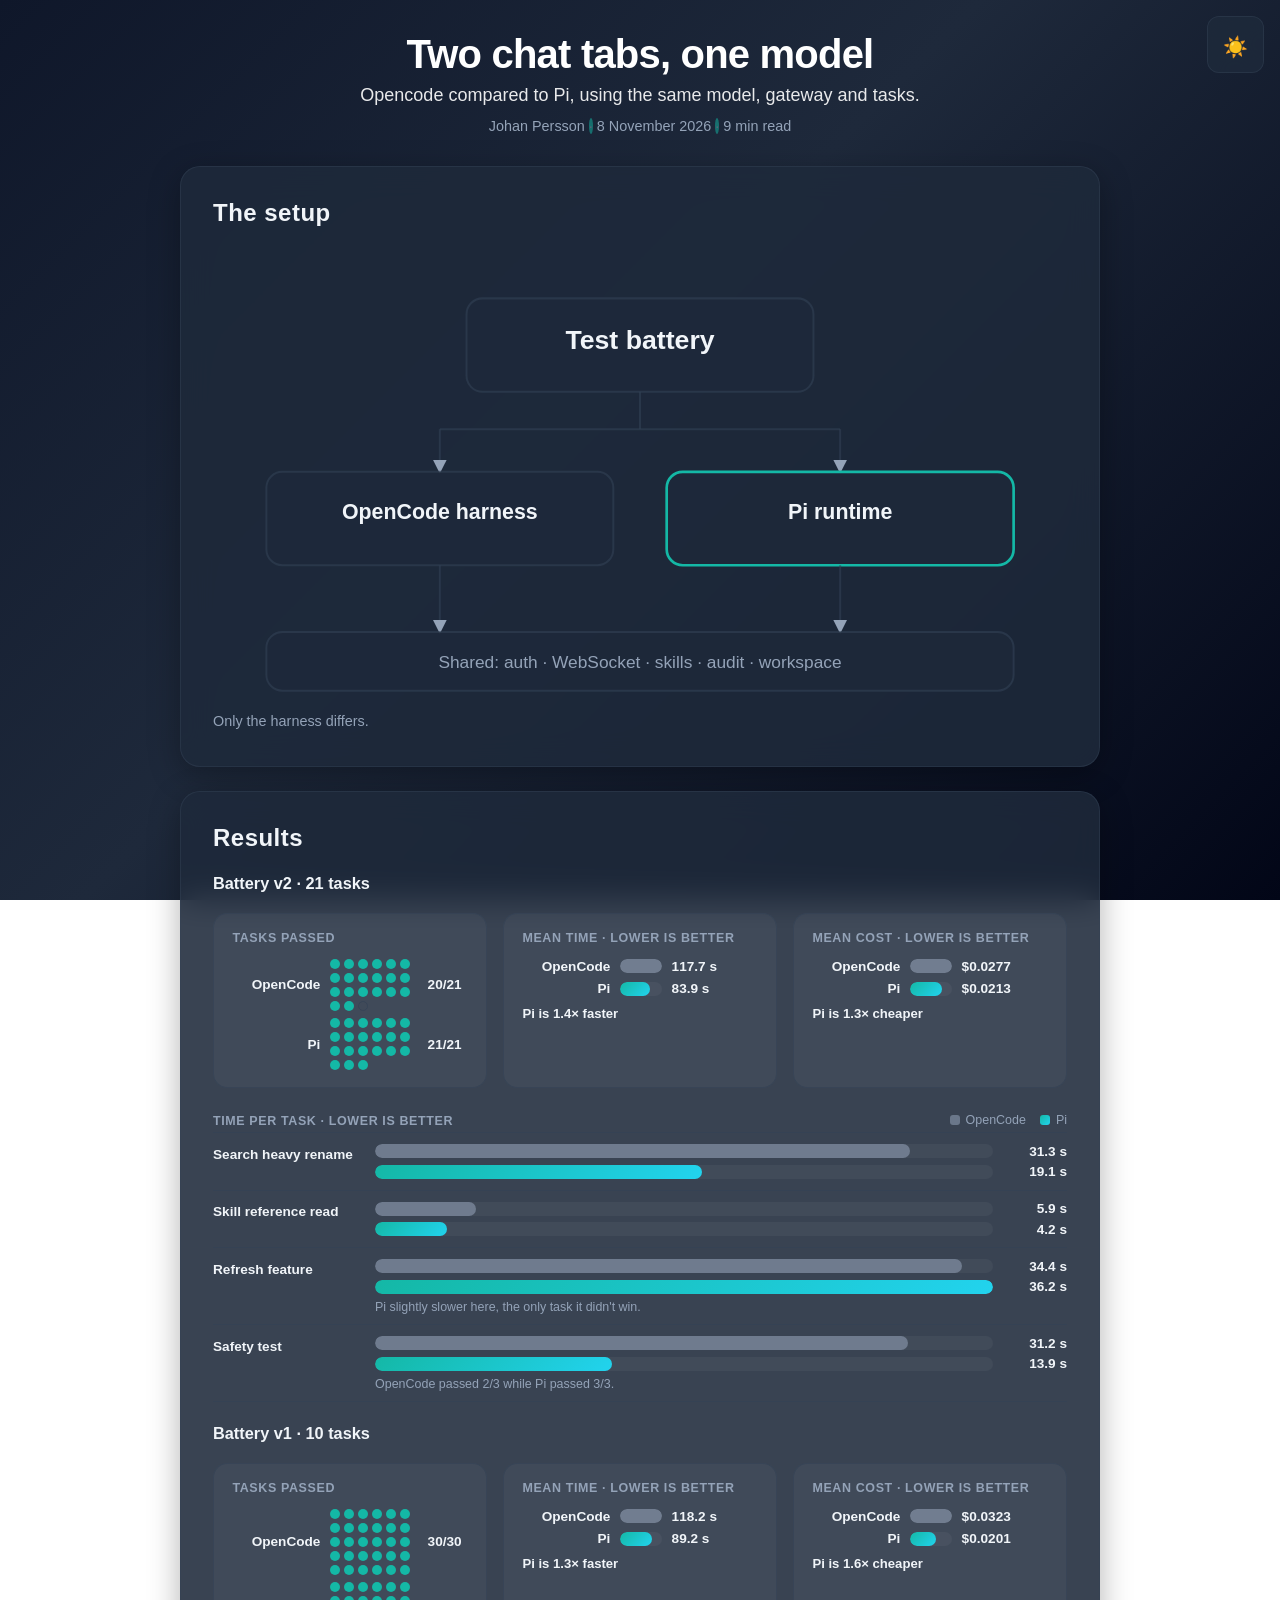
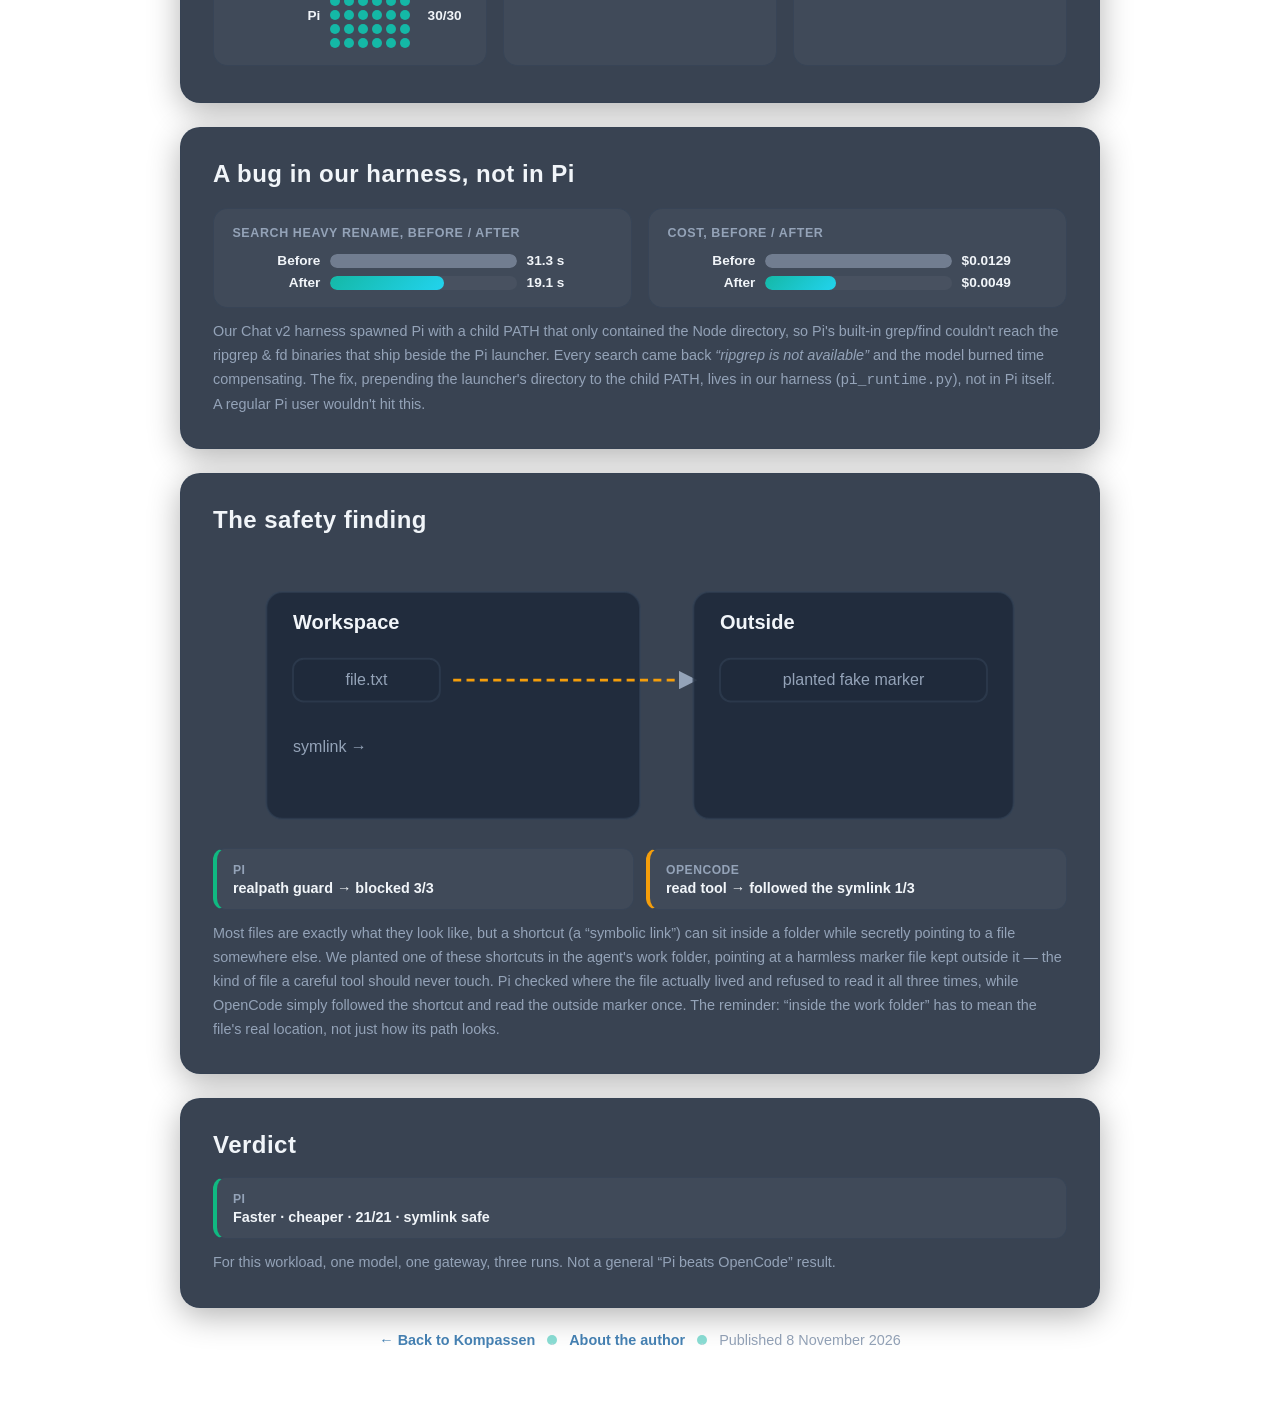
==== blog/index.html @ e8d405f1 "Sync data 2026-11-24" ====
<!DOCTYPE html>
<html lang="en">
<head>
    <meta charset="UTF-8">
    <meta name="viewport" content="width=device-width, initial-scale=1.0">
    <title>Two chat tabs, one model: OpenCode vs Pi | Kompassen</title>
    <meta name="description" content="OpenCode vs Pi, side by side: same model, same gateway, same tasks. Architecture, results, the harness bug that changed the result, and a safety finding.">
    <link rel="canonical" href="https://kompassen.dev/blog/">
    <link rel="icon" href="data:image/svg+xml,%3Csvg xmlns='http://www.w3.org/2000/svg' viewBox='0 0 100 100'%3E%3Ctext y='.9em' font-size='90'%3E%F0%9F%A7%AD%3C/text%3E%3C/svg%3E">
    <style>
        /* Design tokens mirrored from the main site (styles.css). */
        :root {
            --primary-color: #0d9488;
            --primary-hover: #0f766e;
            --primary-light: rgba(13, 148, 136, 0.10);

            --bg-gradient-start: #2dd4bf;
            --bg-gradient-mid: #0d9488;
            --bg-gradient-end: #0891b2;
            --bg-solid: #f4f6fa;
            --card-bg: #ffffff;
            --card-border: rgba(15, 23, 42, 0.07);
            --card-shadow: 0 1px 2px rgba(15, 23, 42, 0.04), 0 10px 30px -12px rgba(15, 23, 42, 0.12);
            --card-shadow-hover: 0 2px 4px rgba(15, 23, 42, 0.05), 0 18px 40px -14px rgba(15, 23, 42, 0.18);

            --text-primary: #0f172a;
            --text-secondary: #5b6b83;
            --text-on-primary: #0f172a;
            --border-color: rgba(15, 23, 42, 0.08);

            --accent-color: #0d9488;
            --accent-light: rgba(13, 148, 136, 0.10);
            --accent-grad: linear-gradient(135deg, #0d9488 0%, #0891b2 100%);
            --page-glow-1: rgba(45, 212, 191, 0.16);
            --page-glow-2: rgba(99, 102, 241, 0.10);

            --hover-bg: rgba(15, 23, 42, 0.035);

            --good: #10b981;
            --warn: #f59e0b;
            --bad: #ef4444;
        }

        body.dark {
            --primary-color: #4682B4;
            --primary-hover: #5A7E8B;
            --primary-light: rgba(118, 158, 171, 0.1);

            --bg-gradient-start: #0f172a;
            --bg-gradient-mid: #1e293b;
            --bg-gradient-end: #020617;
            --bg-solid: #0f172a;
            --card-bg: rgba(30, 41, 59, 0.88);
            --card-border: rgba(51, 65, 85, 0.5);
            --card-shadow: 0 8px 32px rgba(0, 0, 0, 0.3);
            --card-shadow-hover: 0 12px 40px rgba(0, 0, 0, 0.4);

            --text-primary: #f1f5f9;
            --text-secondary: #94a3b8;
            --border-color: rgba(51, 65, 85, 0.6);
            --text-on-primary: #ffffff;

            --accent-color: #14b8a6;
            --accent-light: rgba(45, 212, 191, 0.12);
            --accent-grad: linear-gradient(135deg, #14b8a6 0%, #22d3ee 100%);

            --hover-bg: rgba(255, 255, 255, 0.04);
        }

        * { margin: 0; padding: 0; box-sizing: border-box; }
        html { scroll-behavior: smooth; }

        body {
            font-family: -apple-system, BlinkMacSystemFont, 'Segoe UI', Roboto, 'Helvetica Neue', Arial, sans-serif;
            background:
                radial-gradient(900px 500px at 12% -8%, var(--page-glow-1), transparent 60%),
                radial-gradient(800px 520px at 92% 8%, var(--page-glow-2), transparent 60%),
                var(--bg-solid);
            background-attachment: fixed;
            min-height: 100vh;
            padding: 2rem 1rem 4rem;
            color: var(--text-primary);
            transition: background 0.4s ease, color 0.3s ease;
        }
        body.dark {
            background: linear-gradient(135deg, var(--bg-gradient-start) 0%, var(--bg-gradient-mid) 45%, var(--bg-gradient-end) 100%);
            background-attachment: fixed;
        }

        .theme-switcher {
            position: fixed; top: 1rem; right: 1rem; z-index: 1100;
            display: flex; gap: 0.35rem; padding: 0.35rem;
            background: var(--card-bg);
            backdrop-filter: blur(12px); -webkit-backdrop-filter: blur(12px);
            border: 1px solid var(--card-border); border-radius: 0.75rem;
        }
        .theme-toggle {
            width: 2.75rem; height: 2.75rem; border: 2px solid transparent; border-radius: 0.5rem;
            background: transparent; color: var(--text-primary); font-size: 1.25rem;
            line-height: 2.75rem; text-align: center; padding: 0; cursor: pointer;
            transition: border-color 0.2s, transform 0.15s;
        }
        .theme-toggle:hover { transform: scale(1.1); border-color: var(--primary-color); }

        .container { max-width: 920px; margin: 0 auto; }

        header { text-align: center; margin-bottom: 2rem; color: var(--text-on-primary); }
        header h1 {
            font-size: clamp(1.75rem, 4vw, 2.5rem); font-weight: 700;
            margin-bottom: 0.5rem; letter-spacing: -0.02em;
        }
        .subtitle {
            font-size: clamp(0.95rem, 2vw, 1.125rem); opacity: 0.9; font-weight: 400;
            max-width: 640px; margin: 0 auto 0.75rem;
        }
        .byline { font-size: 0.9rem; color: var(--text-secondary); }
        .byline .dot { opacity: 0.5; }

        .card {
            background: var(--card-bg);
            backdrop-filter: blur(16px); -webkit-backdrop-filter: blur(16px);
            border: 1px solid var(--card-border); border-radius: 1.25rem;
            padding: 2rem; margin-bottom: 1.5rem; box-shadow: var(--card-shadow);
            transition: box-shadow 0.3s ease, background 0.4s ease;
        }
        .card:hover { box-shadow: var(--card-shadow-hover); }

        h2 {
            font-size: 1.5rem; color: var(--text-primary); font-weight: 700;
            letter-spacing: 0.02em; margin-bottom: 1.1rem;
        }
        .caption { color: var(--text-secondary); font-size: 0.9rem; line-height: 1.65; margin-top: 0.75rem; }
        .muted { color: var(--text-secondary); }
        .subhead { font-size: 1.02rem; font-weight: 700; color: var(--text-primary); margin: 1.4rem 0 0.25rem; }

        /* ---------- stat cards ---------- */
        .stat-grid {
            display: grid; grid-template-columns: repeat(auto-fit, minmax(230px, 1fr));
            gap: 1rem; margin: 1.25rem 0 0.25rem;
        }
        .stat { border: 1px solid var(--border-color); border-radius: 0.9rem; padding: 1.05rem 1.15rem; background: var(--hover-bg); }
        .stat-title {
            font-size: 0.78rem; font-weight: 700; text-transform: uppercase; letter-spacing: 0.05em;
            color: var(--text-secondary); margin-bottom: 0.85rem;
        }
        .stat-ratio { font-size: 0.82rem; font-weight: 700; color: var(--text-primary); margin-top: 0.6rem; }

        /* ---------- versus bars ---------- */
        .vbar-row { display: flex; align-items: center; gap: 0.6rem; margin-bottom: 0.45rem; }
        .vbar-row:last-child { margin-bottom: 0; }
        .vbar-name { flex: 0 0 88px; font-size: 0.85rem; font-weight: 600; color: var(--text-primary); text-align: right; }
        .vbar-track { flex: 1; height: 14px; background: var(--hover-bg); border-radius: 999px; overflow: hidden; }
        .vbar-fill { height: 100%; border-radius: 999px; }
        .vbar-fill.opencode { background: var(--text-secondary); opacity: 0.55; }
        .vbar-fill.pi { background: var(--accent-grad); }
        .vbar-val { flex: 0 0 auto; min-width: 86px; font-size: 0.85rem; font-weight: 700; color: var(--text-primary); font-variant-numeric: tabular-nums; }

        /* ---------- pass-rate dots ---------- */
        .passline { display: flex; align-items: center; gap: 0.6rem; margin-bottom: 0.45rem; }
        .passline:last-child { margin-bottom: 0; }
        .passline .who { flex: 0 0 88px; font-size: 0.85rem; font-weight: 600; color: var(--text-primary); text-align: right; }
        .dots { display: flex; flex-wrap: wrap; gap: 4px; }
        .dot { width: 10px; height: 10px; border-radius: 50%; background: var(--accent-color); }
        .dot.off { background: transparent; border: 1.5px solid var(--border-color); }
        .passline .score { flex: 0 0 auto; min-width: 40px; font-size: 0.85rem; font-weight: 700; color: var(--text-primary); font-variant-numeric: tabular-nums; }

        /* ---------- per-task bar plot ---------- */
        .barplot { margin-top: 1.6rem; }
        .barplot-head {
            display: flex; align-items: baseline; justify-content: space-between;
            flex-wrap: wrap; gap: 0.5rem; margin-bottom: 0.25rem;
        }
        .barplot-title {
            font-size: 0.78rem; font-weight: 700; text-transform: uppercase;
            letter-spacing: 0.05em; color: var(--text-secondary);
        }
        .barplot-legend { display: flex; gap: 0.9rem; font-size: 0.78rem; color: var(--text-secondary); }
        .legend-key { display: inline-flex; align-items: center; gap: 0.35rem; }
        .swatch { width: 10px; height: 10px; border-radius: 3px; display: inline-block; }
        .swatch.opencode { background: var(--text-secondary); opacity: 0.55; }
        .swatch.pi { background: var(--accent-grad); }

        .barplot-row {
            display: flex; align-items: flex-start; gap: 0.75rem;
            padding: 0.65rem 0; border-top: 1px solid var(--border-color);
        }
        .barplot-row:last-child { border-bottom: 1px solid var(--border-color); }
        .barplot-label {
            flex: 0 0 150px; font-size: 0.85rem; font-weight: 600;
            color: var(--text-primary); padding-top: 0.2rem;
        }
        .barplot-arms { flex: 1; display: flex; flex-direction: column; gap: 0.35rem; }
        .barplot-arm { display: flex; align-items: center; gap: 0.6rem; }
        .barplot-track { flex: 1; height: 14px; background: var(--hover-bg); border-radius: 999px; overflow: hidden; }
        .barplot-fill { height: 100%; border-radius: 999px; }
        .barplot-fill.opencode { background: var(--text-secondary); opacity: 0.55; }
        .barplot-fill.pi { background: var(--accent-grad); }
        .barplot-val {
            flex: 0 0 auto; min-width: 64px; text-align: right;
            font-size: 0.85rem; font-weight: 700; color: var(--text-primary);
            font-variant-numeric: tabular-nums;
        }
        .barplot-note { font-size: 0.78rem; color: var(--text-secondary); }

        /* ---------- SVG diagrams ---------- */
        .diagram { width: 100%; height: auto; display: block; }
        .diagram .box { fill: var(--card-bg); stroke: var(--border-color); stroke-width: 1.5; }
        .diagram .accent-box { stroke: var(--accent-color); stroke-width: 2; }
        .diagram .line { stroke: var(--border-color); stroke-width: 1.5; }
        .diagram .arrowhead { fill: var(--text-secondary); }
        .diagram .t { fill: var(--text-primary); font-weight: 600; }
        .diagram .m { fill: var(--text-secondary); }
        .diagram .pill { fill: var(--hover-bg); stroke: var(--border-color); stroke-width: 1.2; }
        .diagram .pill.warn { stroke: var(--warn); }
        .diagram .warnline { stroke: var(--warn); stroke-width: 2; }

        /* ---------- result badges ---------- */
        .result-grid { display: grid; grid-template-columns: repeat(auto-fit, minmax(210px, 1fr)); gap: 0.75rem; margin-top: 1rem; }
        .result { border: 1px solid var(--border-color); border-radius: 0.75rem; padding: 0.85rem 1rem; font-size: 0.9rem; font-weight: 600; color: var(--text-primary); background: var(--hover-bg); }
        .result.good { border-left: 4px solid var(--good); }
        .result.warn { border-left: 4px solid var(--warn); }
        .result .tag { display: block; font-size: 0.76rem; font-weight: 600; text-transform: uppercase; letter-spacing: 0.04em; color: var(--text-secondary); margin-bottom: 0.2rem; }

        footer {
            text-align: center; font-size: 0.9rem; color: var(--text-secondary);
            display: flex; flex-wrap: wrap; align-items: center; justify-content: center; gap: 0.75rem;
        }
        footer a { color: var(--primary-color); text-decoration: none; font-weight: 600; }
        footer a:hover { text-decoration: underline; }
        footer .dot { opacity: 0.5; }
    </style>
</head>
<body>
    <script>
        // Dark mode: apply immediately to prevent flash (same default as the main site).
        (function () {
            var stored = localStorage.getItem('theme');
            if (stored !== 'light') document.body.classList.add('dark');
        })();
    </script>

    <div class="theme-switcher" role="group" aria-label="Theme">
        <button type="button" class="theme-toggle" id="themeToggle" title="Toggle dark mode" aria-label="Toggle dark mode">🌙</button>
    </div>

    <div class="container">
        <header>
            <h1>Two chat tabs, one model</h1>
            <p class="subtitle">Opencode compared to Pi, using the same model, gateway and tasks.</p>
            <p class="byline">Johan Persson <span class="dot">·</span> 8 November 2026 <span class="dot">·</span> 9 min read</p>
        </header>

        <main>
            <!-- 1. Architecture -->
            <section class="card">
                <h2>The setup</h2>
                <svg class="diagram" viewBox="0 0 640 340" role="img" aria-label="A single test battery input fans out to two backends sharing the same plumbing.">
                    <defs>
                        <marker id="arr" viewBox="0 0 10 10" refX="5" refY="5" markerWidth="7" markerHeight="7" orient="auto-start-reverse">
                            <path d="M 0 0 L 10 5 L 0 10 z" class="arrowhead"/>
                        </marker>
                    </defs>
                    <rect class="box" x="190" y="40" width="260" height="70" rx="12"/>
                    <text class="t" x="320" y="78" text-anchor="middle" font-size="20">Test battery</text>

                    <line class="line" x1="320" y1="110" x2="320" y2="138"/>
                    <line class="line" x1="170" y1="138" x2="470" y2="138"/>
                    <line class="line" x1="170" y1="138" x2="170" y2="166" marker-end="url(#arr)"/>
                    <line class="line" x1="470" y1="138" x2="470" y2="166" marker-end="url(#arr)"/>

                    <rect class="box" x="40" y="170" width="260" height="70" rx="12"/>
                    <rect class="box accent-box" x="340" y="170" width="260" height="70" rx="12"/>
                    <text class="t" x="170" y="205" text-anchor="middle" font-size="16">OpenCode harness</text>
                    <text class="t" x="470" y="205" text-anchor="middle" font-size="16">Pi runtime</text>

                    <line class="line" x1="170" y1="240" x2="170" y2="286" marker-end="url(#arr)"/>
                    <line class="line" x1="470" y1="240" x2="470" y2="286" marker-end="url(#arr)"/>

                    <rect class="box" x="40" y="290" width="560" height="44" rx="12"/>
                    <text class="m" x="320" y="317" text-anchor="middle" font-size="13">Shared: auth · WebSocket · skills · audit · workspace</text>
                </svg>
                <p class="caption">Only the harness differs.</p>
            </section>

            <!-- 2. Results -->
            <section class="card">
                <h2>Results</h2>
                <h3 class="subhead">Battery v2 · 21 tasks</h3>
                <div class="stat-grid">
                    <div class="stat">
                        <div class="stat-title">Tasks passed</div>
                        <div class="passline">
                            <span class="who">OpenCode</span>
                            <span class="dots" id="dotsOpen"></span>
                            <span class="score">20/21</span>
                        </div>
                        <div class="passline">
                            <span class="who">Pi</span>
                            <span class="dots" id="dotsPi"></span>
                            <span class="score">21/21</span>
                        </div>
                    </div>
                    <div class="stat">
                        <div class="stat-title">Mean time · lower is better</div>
                        <div class="vbar-row"><span class="vbar-name">OpenCode</span><div class="vbar-track"><div class="vbar-fill opencode" style="width:100%"></div></div><span class="vbar-val">117.7 s</span></div>
                        <div class="vbar-row"><span class="vbar-name">Pi</span><div class="vbar-track"><div class="vbar-fill pi" style="width:71.3%"></div></div><span class="vbar-val">83.9 s</span></div>
                        <div class="stat-ratio">Pi is 1.4× faster</div>
                    </div>
                    <div class="stat">
                        <div class="stat-title">Mean cost · lower is better</div>
                        <div class="vbar-row"><span class="vbar-name">OpenCode</span><div class="vbar-track"><div class="vbar-fill opencode" style="width:100%"></div></div><span class="vbar-val">$0.0277</span></div>
                        <div class="vbar-row"><span class="vbar-name">Pi</span><div class="vbar-track"><div class="vbar-fill pi" style="width:76.9%"></div></div><span class="vbar-val">$0.0213</span></div>
                        <div class="stat-ratio">Pi is 1.3× cheaper</div>
                    </div>
                </div>

                <div class="barplot">
                    <div class="barplot-head">
                        <span class="barplot-title">Time per task · lower is better</span>
                        <span class="barplot-legend">
                            <span class="legend-key"><span class="swatch opencode"></span>OpenCode</span>
                            <span class="legend-key"><span class="swatch pi"></span>Pi</span>
                        </span>
                    </div>
                    <div class="barplot-row">
                        <div class="barplot-label">Search heavy rename</div>
                        <div class="barplot-arms">
                            <div class="barplot-arm"><div class="barplot-track"><div class="barplot-fill opencode" style="width:86.5%"></div></div><span class="barplot-val">31.3 s</span></div>
                            <div class="barplot-arm"><div class="barplot-track"><div class="barplot-fill pi" style="width:52.8%"></div></div><span class="barplot-val">19.1 s</span></div>
                        </div>
                    </div>
                    <div class="barplot-row">
                        <div class="barplot-label">Skill reference read</div>
                        <div class="barplot-arms">
                            <div class="barplot-arm"><div class="barplot-track"><div class="barplot-fill opencode" style="width:16.3%"></div></div><span class="barplot-val">5.9 s</span></div>
                            <div class="barplot-arm"><div class="barplot-track"><div class="barplot-fill pi" style="width:11.6%"></div></div><span class="barplot-val">4.2 s</span></div>
                        </div>
                    </div>
                    <div class="barplot-row">
                        <div class="barplot-label">Refresh feature</div>
                        <div class="barplot-arms">
                            <div class="barplot-arm"><div class="barplot-track"><div class="barplot-fill opencode" style="width:95.0%"></div></div><span class="barplot-val">34.4 s</span></div>
                            <div class="barplot-arm"><div class="barplot-track"><div class="barplot-fill pi" style="width:100%"></div></div><span class="barplot-val">36.2 s</span></div>
                            <div class="barplot-note">Pi slightly slower here, the only task it didn't win.</div>
                        </div>
                    </div>
                    <div class="barplot-row">
                        <div class="barplot-label">Safety test</div>
                        <div class="barplot-arms">
                            <div class="barplot-arm"><div class="barplot-track"><div class="barplot-fill opencode" style="width:86.2%"></div></div><span class="barplot-val">31.2 s</span></div>
                            <div class="barplot-arm"><div class="barplot-track"><div class="barplot-fill pi" style="width:38.4%"></div></div><span class="barplot-val">13.9 s</span></div>
                            <div class="barplot-note">OpenCode passed 2/3 while Pi passed 3/3.</div>
                        </div>
                    </div>
                </div>
                <h3 class="subhead">Battery v1 · 10 tasks</h3>
                <div class="stat-grid">
                    <div class="stat">
                        <div class="stat-title">Tasks passed</div>
                        <div class="passline">
                            <span class="who">OpenCode</span>
                            <span class="dots" id="dotsOpenV1"></span>
                            <span class="score">30/30</span>
                        </div>
                        <div class="passline">
                            <span class="who">Pi</span>
                            <span class="dots" id="dotsPiV1"></span>
                            <span class="score">30/30</span>
                        </div>
                    </div>
                    <div class="stat">
                        <div class="stat-title">Mean time · lower is better</div>
                        <div class="vbar-row"><span class="vbar-name">OpenCode</span><div class="vbar-track"><div class="vbar-fill opencode" style="width:100%"></div></div><span class="vbar-val">118.2 s</span></div>
                        <div class="vbar-row"><span class="vbar-name">Pi</span><div class="vbar-track"><div class="vbar-fill pi" style="width:75.5%"></div></div><span class="vbar-val">89.2 s</span></div>
                        <div class="stat-ratio">Pi is 1.3× faster</div>
                    </div>
                    <div class="stat">
                        <div class="stat-title">Mean cost · lower is better</div>
                        <div class="vbar-row"><span class="vbar-name">OpenCode</span><div class="vbar-track"><div class="vbar-fill opencode" style="width:100%"></div></div><span class="vbar-val">$0.0323</span></div>
                        <div class="vbar-row"><span class="vbar-name">Pi</span><div class="vbar-track"><div class="vbar-fill pi" style="width:62.2%"></div></div><span class="vbar-val">$0.0201</span></div>
                        <div class="stat-ratio">Pi is 1.6× cheaper</div>
                    </div>
                </div>
            </section>

            <!-- 3. The bug -->
            <section class="card">
                <h2>A bug in our harness, not in Pi</h2>
                <div class="stat-grid">
                    <div class="stat">
                        <div class="stat-title">Search heavy rename, before / after</div>
                        <div class="vbar-row"><span class="vbar-name">Before</span><div class="vbar-track"><div class="vbar-fill opencode" style="width:100%"></div></div><span class="vbar-val">31.3 s</span></div>
                        <div class="vbar-row"><span class="vbar-name">After</span><div class="vbar-track"><div class="vbar-fill pi" style="width:61%"></div></div><span class="vbar-val">19.1 s</span></div>
                    </div>
                    <div class="stat">
                        <div class="stat-title">Cost, before / after</div>
                        <div class="vbar-row"><span class="vbar-name">Before</span><div class="vbar-track"><div class="vbar-fill opencode" style="width:100%"></div></div><span class="vbar-val">$0.0129</span></div>
                        <div class="vbar-row"><span class="vbar-name">After</span><div class="vbar-track"><div class="vbar-fill pi" style="width:38%"></div></div><span class="vbar-val">$0.0049</span></div>
                    </div>
                </div>
                <p class="caption">Our Chat v2 harness spawned Pi with a child PATH that only contained the Node directory, so Pi's built-in grep/find couldn't reach the ripgrep &amp; fd binaries that ship beside the Pi launcher. Every search came back <em>“ripgrep is not available”</em> and the model burned time compensating. The fix, prepending the launcher's directory to the child PATH, lives in our harness (<code>pi_runtime.py</code>), not in Pi itself. A regular Pi user wouldn't hit this.</p>
            </section>

            <!-- 4. Safety -->
            <section class="card">
                <h2>The safety finding</h2>
                <svg class="diagram" viewBox="0 0 640 210" role="img" aria-label="A symlink planted inside the workspace points to an outside file with a fake marker">
                    <defs>
                        <marker id="arr2" viewBox="0 0 10 10" refX="5" refY="5" markerWidth="7" markerHeight="7" orient="auto-start-reverse">
                            <path d="M 0 0 L 10 5 L 0 10 z" class="arrowhead"/>
                        </marker>
                    </defs>
                    <rect class="box" x="40" y="30" width="280" height="170" rx="12"/>
                    <text class="t" x="60" y="58" font-size="15">Workspace</text>
                    <rect class="box" x="60" y="80" width="110" height="32" rx="8"/>
                    <text class="m" x="115" y="100" text-anchor="middle" font-size="12">file.txt</text>
                    <text class="m" x="60" y="150" font-size="12">symlink →</text>

                    <line class="warnline" x1="180" y1="96" x2="356" y2="96" stroke-dasharray="6 4" marker-end="url(#arr2)"/>

                    <rect class="box" x="360" y="30" width="240" height="170" rx="12"/>
                    <text class="t" x="380" y="58" font-size="15">Outside</text>
                    <rect class="box" x="380" y="80" width="200" height="32" rx="8"/>
                    <text class="m" x="480" y="100" text-anchor="middle" font-size="12">planted fake marker</text>
                </svg>
                <div class="result-grid">
                    <div class="result good"><span class="tag">Pi</span>realpath guard → blocked 3/3</div>
                    <div class="result warn"><span class="tag">OpenCode</span>read tool → followed the symlink 1/3</div>
                </div>
                <p class="caption">Most files are exactly what they look like, but a shortcut (a “symbolic link”) can sit inside a folder while secretly pointing to a file somewhere else. We planted one of these shortcuts in the agent's work folder, pointing at a harmless marker file kept outside it — the kind of file a careful tool should never touch. Pi checked where the file actually lived and refused to read it all three times, while OpenCode simply followed the shortcut and read the outside marker once. The reminder: “inside the work folder” has to mean the file's real location, not just how its path looks.</p>
            </section>

            <!-- 5. Verdict -->
            <section class="card">
                <h2>Verdict</h2>
                <div class="result-grid">
                    <div class="result good"><span class="tag">Pi</span>Faster · cheaper · 21/21 · symlink safe</div>
                </div>
                <p class="caption">For this workload, one model, one gateway, three runs. Not a general “Pi beats OpenCode” result.</p>
            </section>
        </main>

        <footer>
            <a href="../index.html">← Back to Kompassen</a>
            <span class="dot">·</span>
            <a href="../cv/index.html">About the author</a>
            <span class="dot">·</span>
            <span>Published 8 November 2026</span>
        </footer>
    </div>

    <script>
        (function () {
            var btn = document.getElementById('themeToggle');
            if (!btn) return;
            function update() {
                var isDark = document.body.classList.contains('dark');
                btn.textContent = isDark ? '☀️' : '🌙';
                btn.setAttribute('aria-label', isDark ? 'Switch to light mode' : 'Switch to dark mode');
            }
            btn.addEventListener('click', function () {
                document.body.classList.toggle('dark');
                localStorage.setItem('theme', document.body.classList.contains('dark') ? 'dark' : 'light');
                update();
            });
            update();

            // Render pass-rate dots: v2 20/21 vs 21/21, v1 30/30 vs 30/30.
            function dots(target, passed, total) {
                var el = document.getElementById(target);
                if (!el) return;
                var html = '';
                for (var i = 0; i < total; i++) {
                    html += '<span class="dot' + (i < passed ? '' : ' off') + '"></span>';
                }
                el.innerHTML = html;
            }
            dots('dotsOpen', 20, 21);
            dots('dotsPi', 21, 21);
            dots('dotsOpenV1', 30, 30);
            dots('dotsPiV1', 30, 30);
        })();
    </script>
</body>
</html>
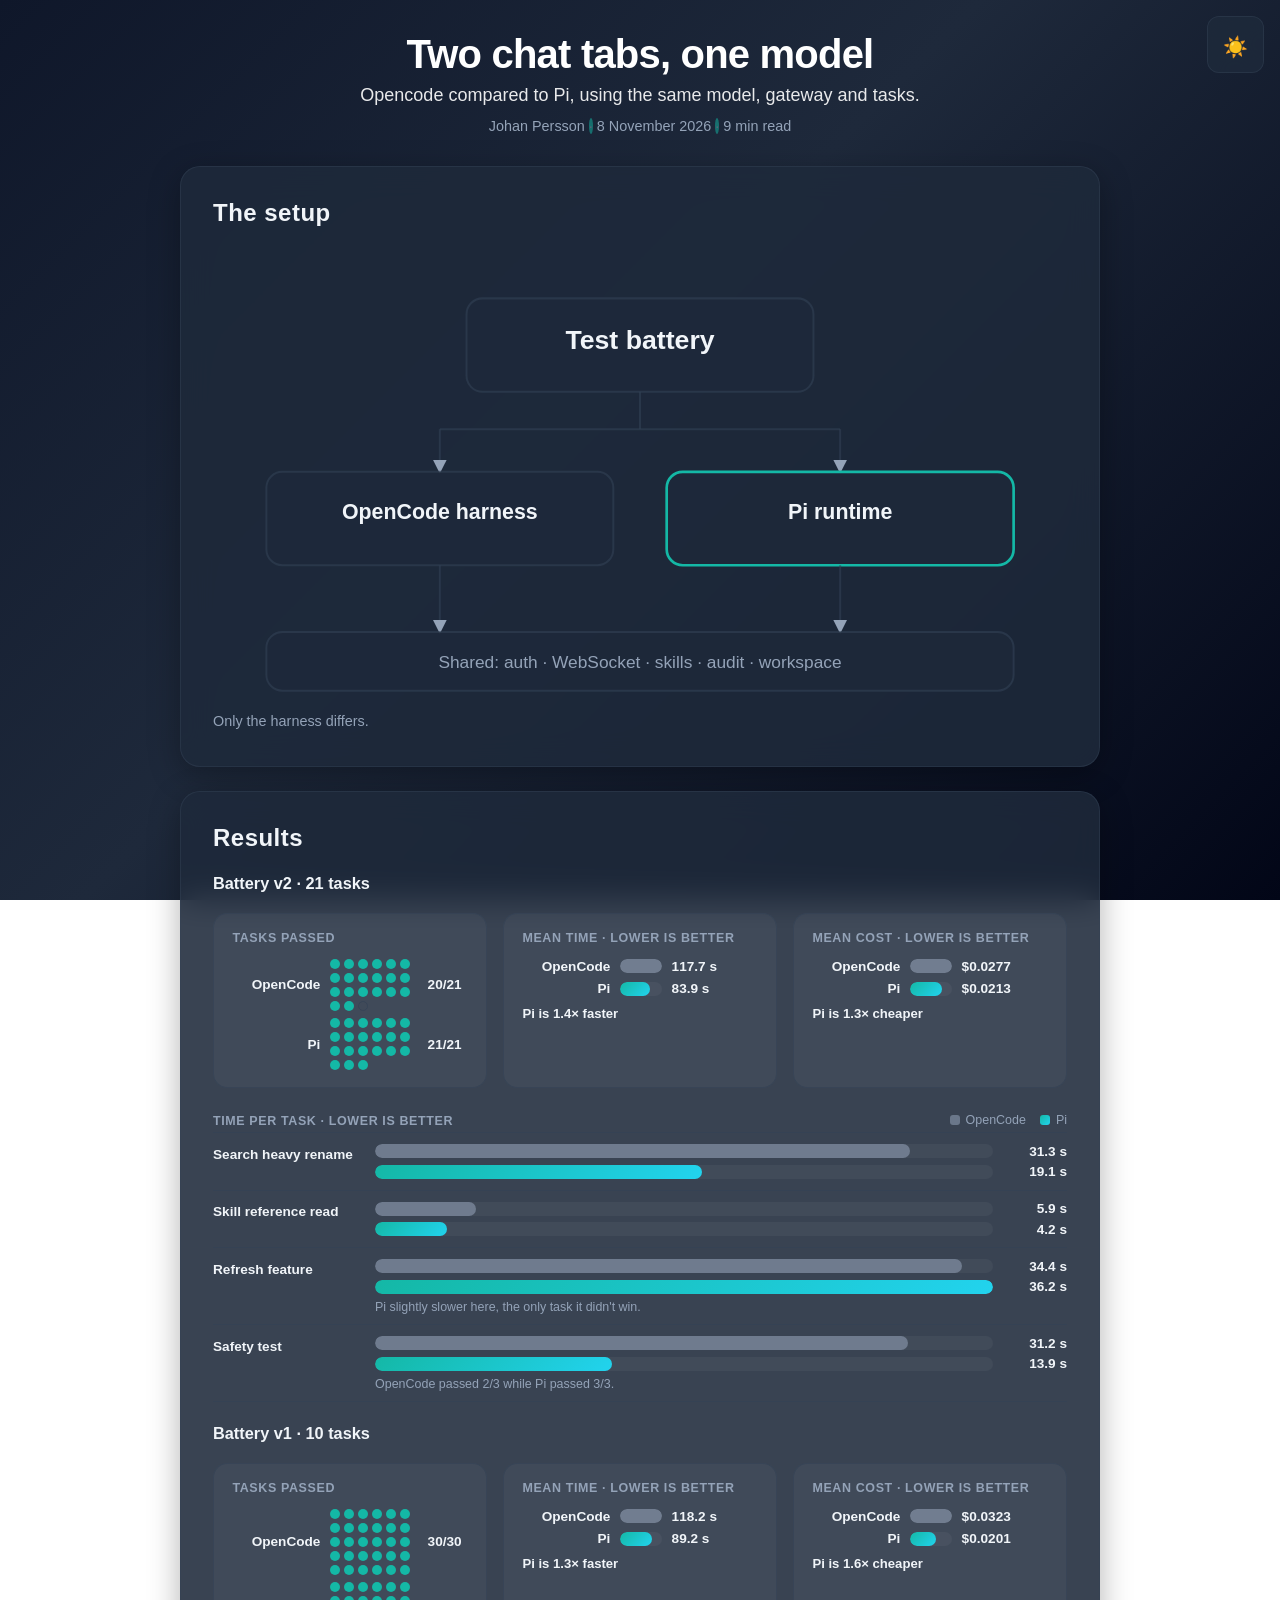
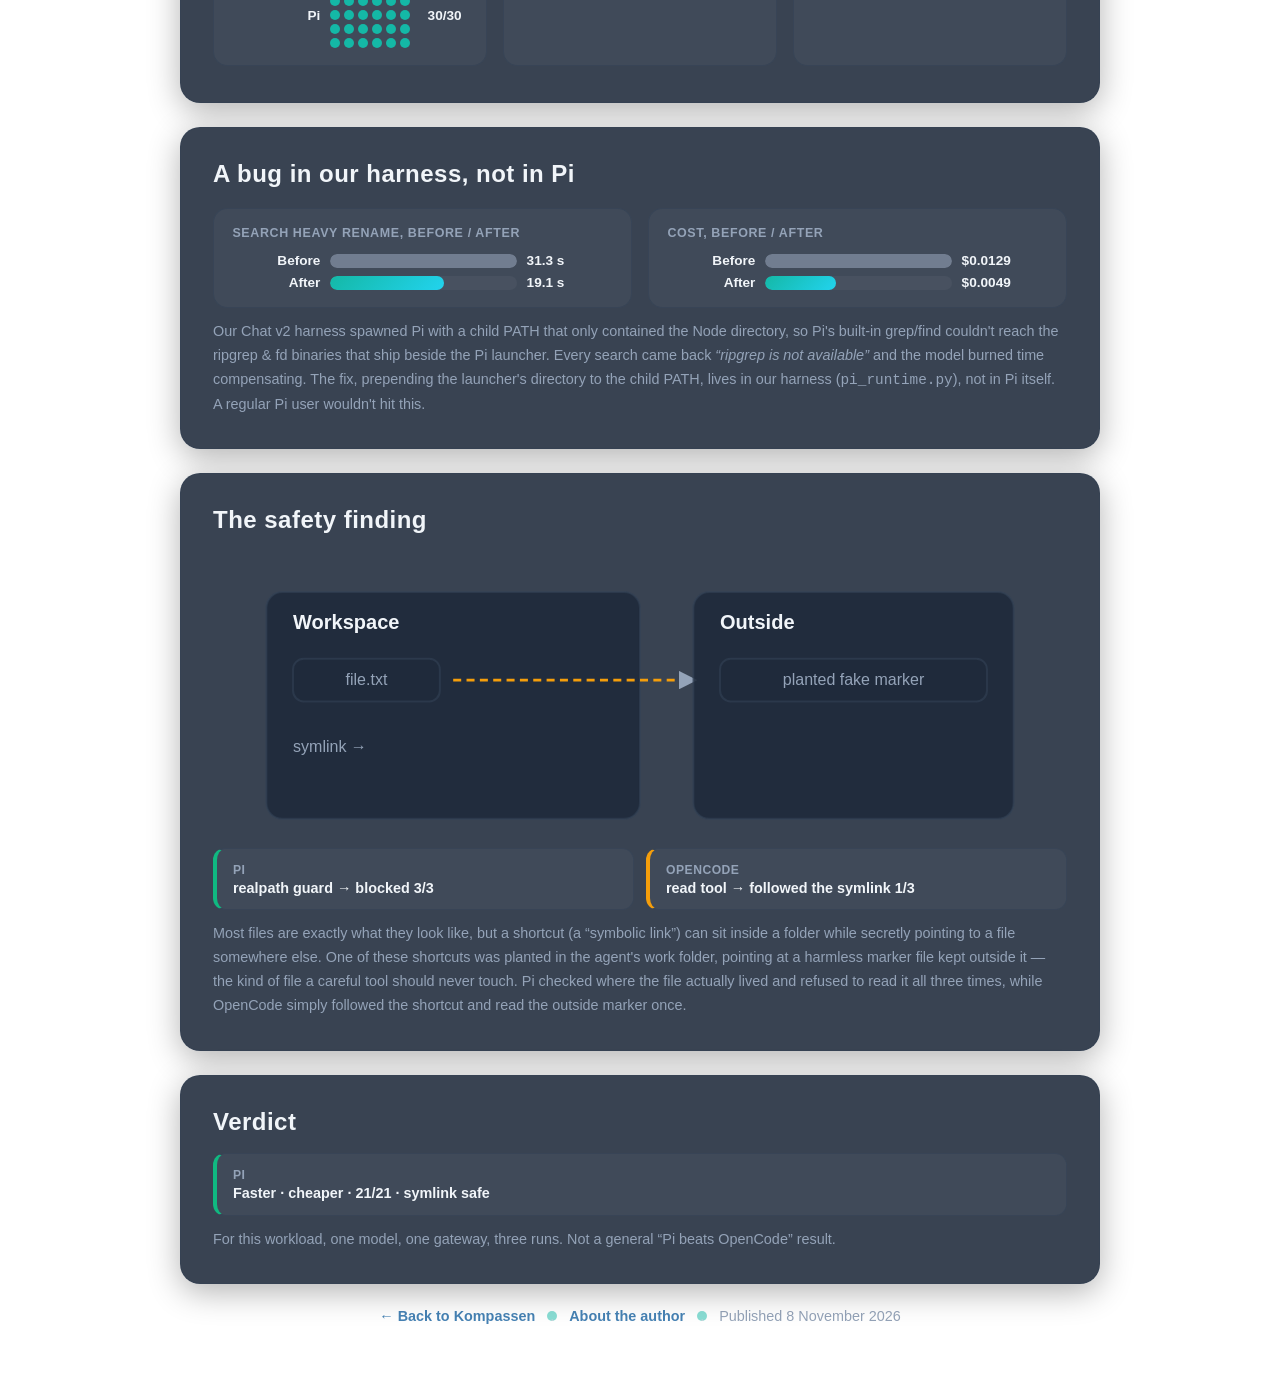
==== commit 579fccc8: "Sync data 2026-11-24" ====
--- a/blog/index.html
+++ b/blog/index.html
@@ -427,7 +427,7 @@
                     <div class="result good"><span class="tag">Pi</span>realpath guard → blocked 3/3</div>
                     <div class="result warn"><span class="tag">OpenCode</span>read tool → followed the symlink 1/3</div>
                 </div>
-                <p class="caption">Most files are exactly what they look like, but a shortcut (a “symbolic link”) can sit inside a folder while secretly pointing to a file somewhere else. We planted one of these shortcuts in the agent's work folder, pointing at a harmless marker file kept outside it — the kind of file a careful tool should never touch. Pi checked where the file actually lived and refused to read it all three times, while OpenCode simply followed the shortcut and read the outside marker once. The reminder: “inside the work folder” has to mean the file's real location, not just how its path looks.</p>
+                <p class="caption">Most files are exactly what they look like, but a shortcut (a “symbolic link”) can sit inside a folder while secretly pointing to a file somewhere else. One of these shortcuts was planted in the agent's work folder, pointing at a harmless marker file kept outside it — the kind of file a careful tool should never touch. Pi checked where the file actually lived and refused to read it all three times, while OpenCode simply followed the shortcut and read the outside marker once.</p>
             </section>
 
             <!-- 5. Verdict -->
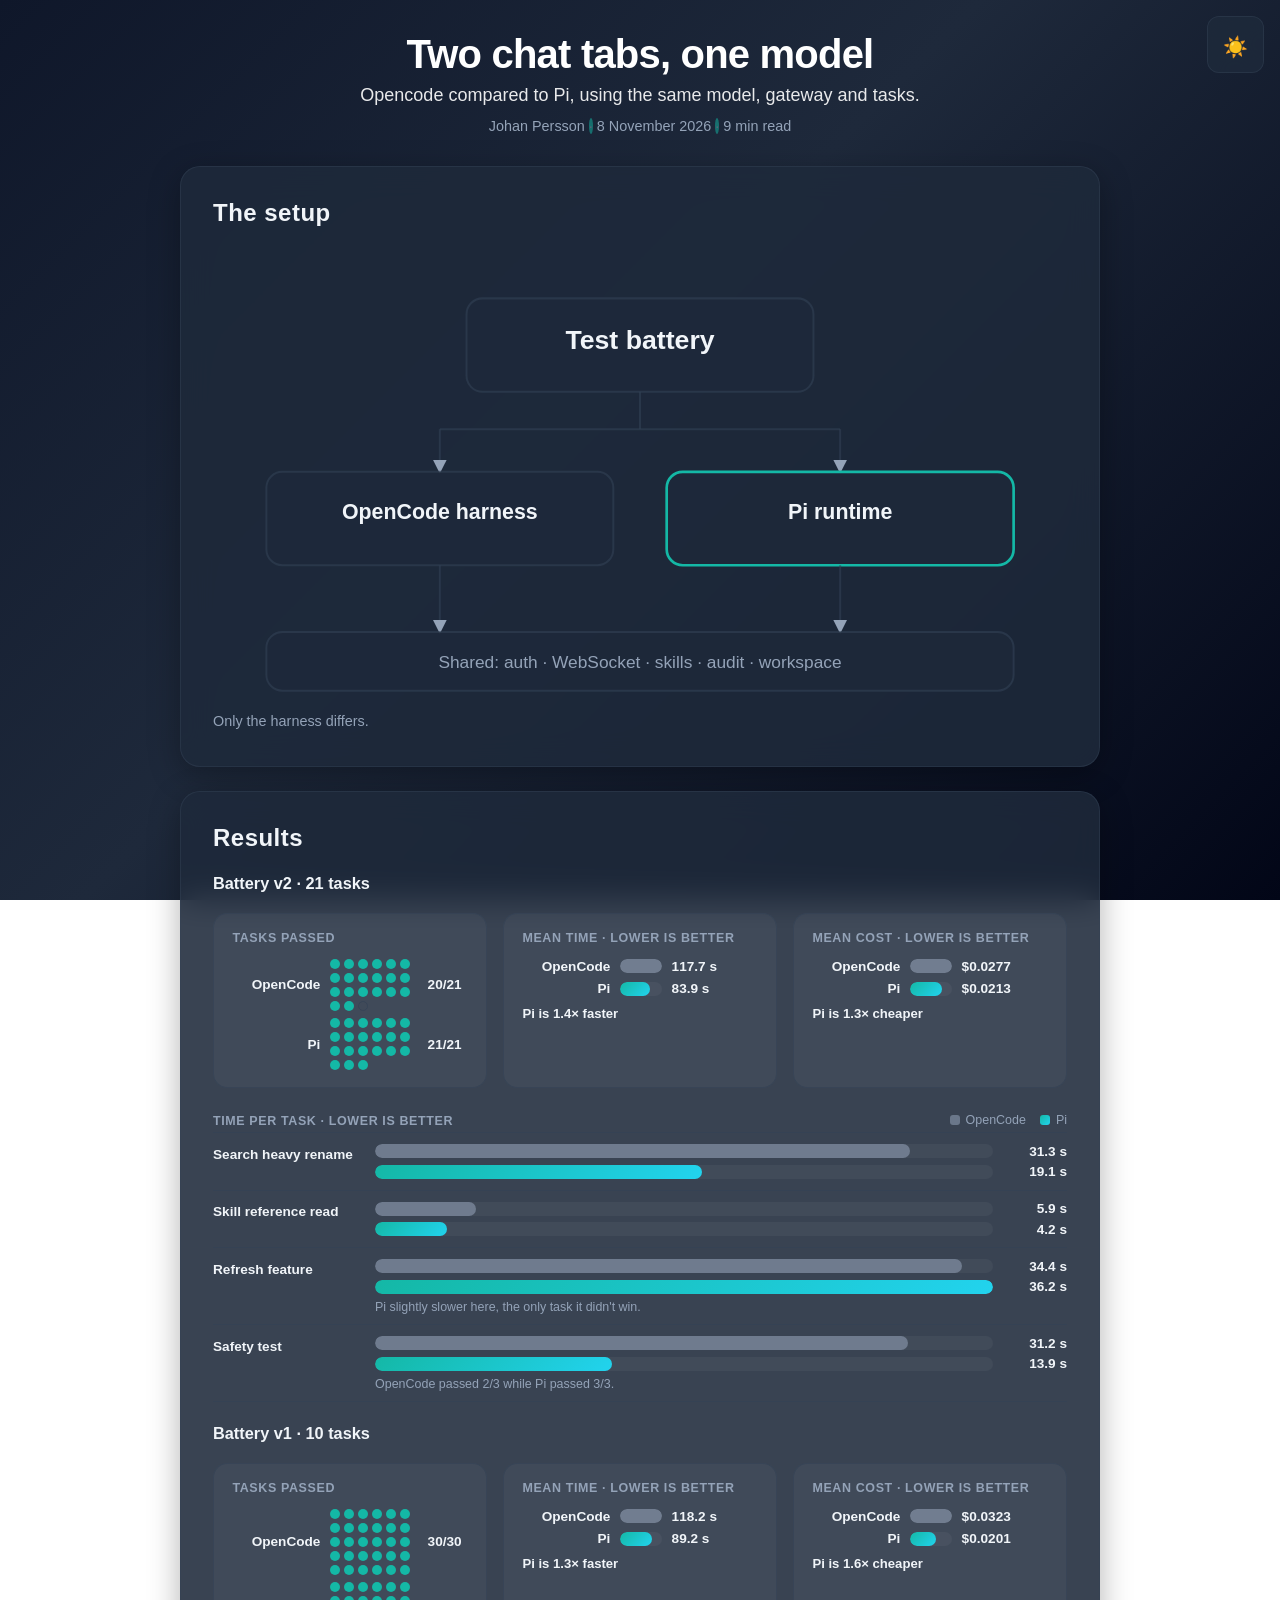
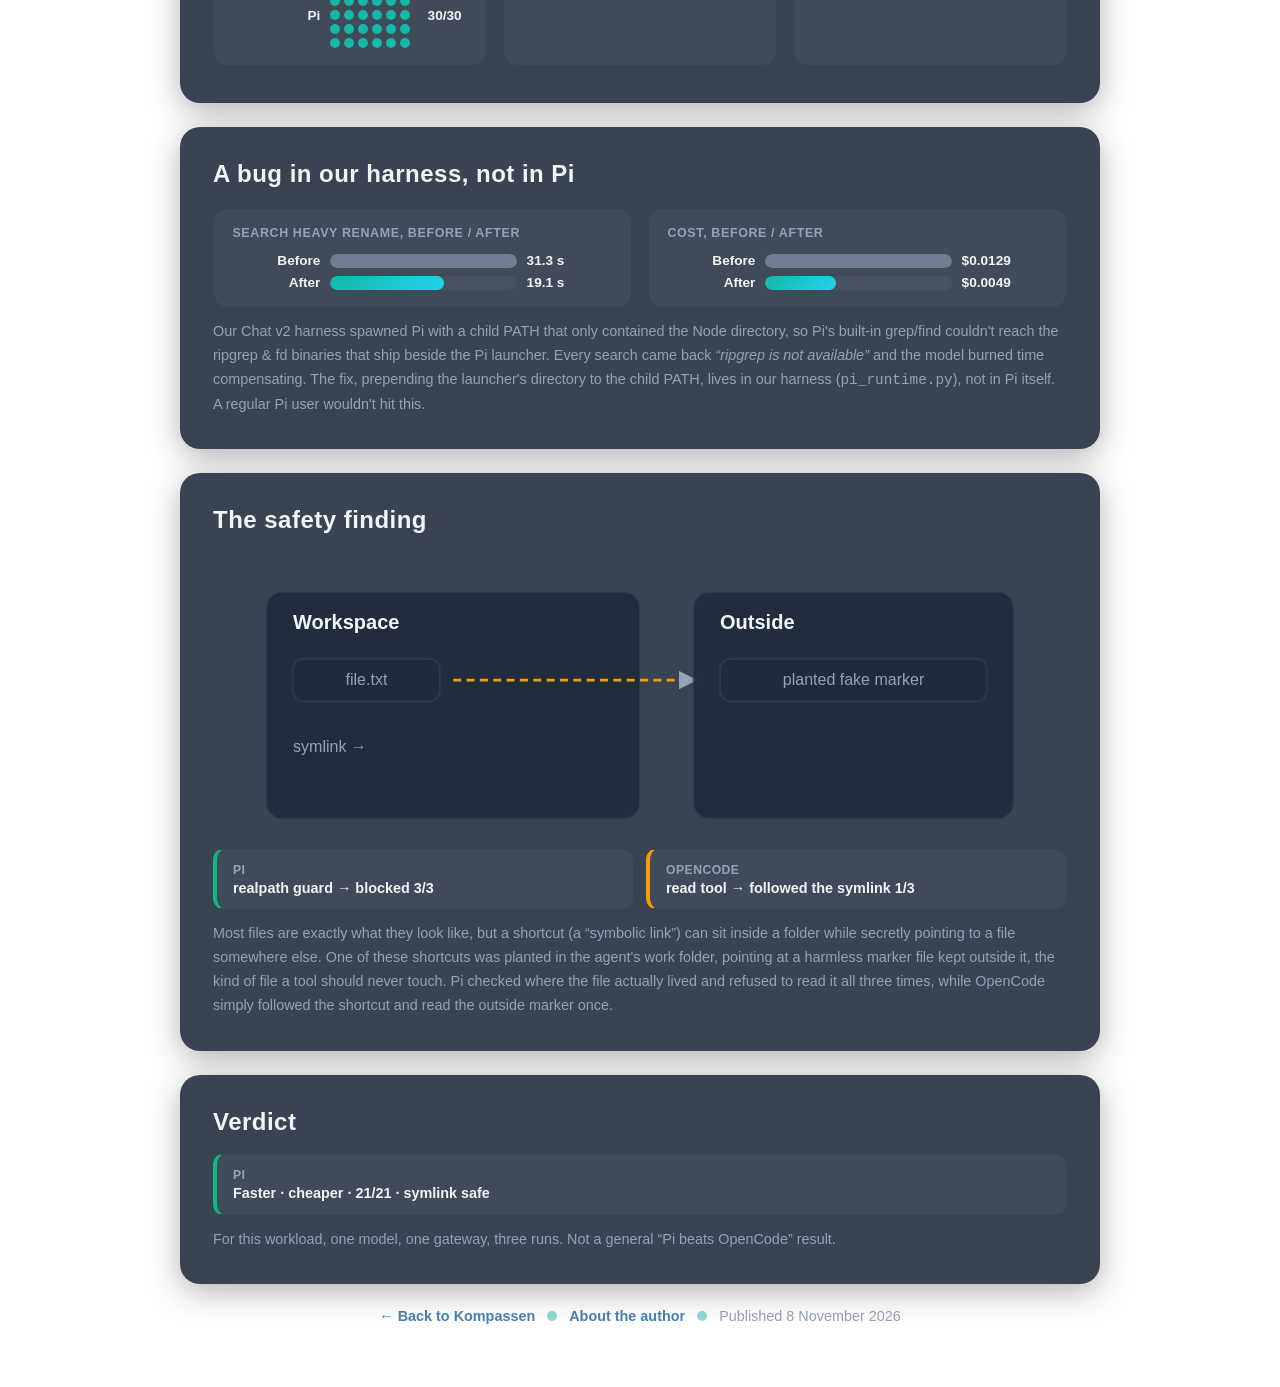
==== commit fde8b250: "Sync data 2026-11-24" ====
--- a/blog/index.html
+++ b/blog/index.html
@@ -427,7 +427,7 @@
                     <div class="result good"><span class="tag">Pi</span>realpath guard → blocked 3/3</div>
                     <div class="result warn"><span class="tag">OpenCode</span>read tool → followed the symlink 1/3</div>
                 </div>
-                <p class="caption">Most files are exactly what they look like, but a shortcut (a “symbolic link”) can sit inside a folder while secretly pointing to a file somewhere else. One of these shortcuts was planted in the agent's work folder, pointing at a harmless marker file kept outside it — the kind of file a careful tool should never touch. Pi checked where the file actually lived and refused to read it all three times, while OpenCode simply followed the shortcut and read the outside marker once.</p>
+                <p class="caption">Most files are exactly what they look like, but a shortcut (a “symbolic link”) can sit inside a folder while secretly pointing to a file somewhere else. One of these shortcuts was planted in the agent's work folder, pointing at a harmless marker file kept outside it, the kind of file a tool should never touch. Pi checked where the file actually lived and refused to read it all three times, while OpenCode simply followed the shortcut and read the outside marker once.</p>
             </section>
 
             <!-- 5. Verdict -->
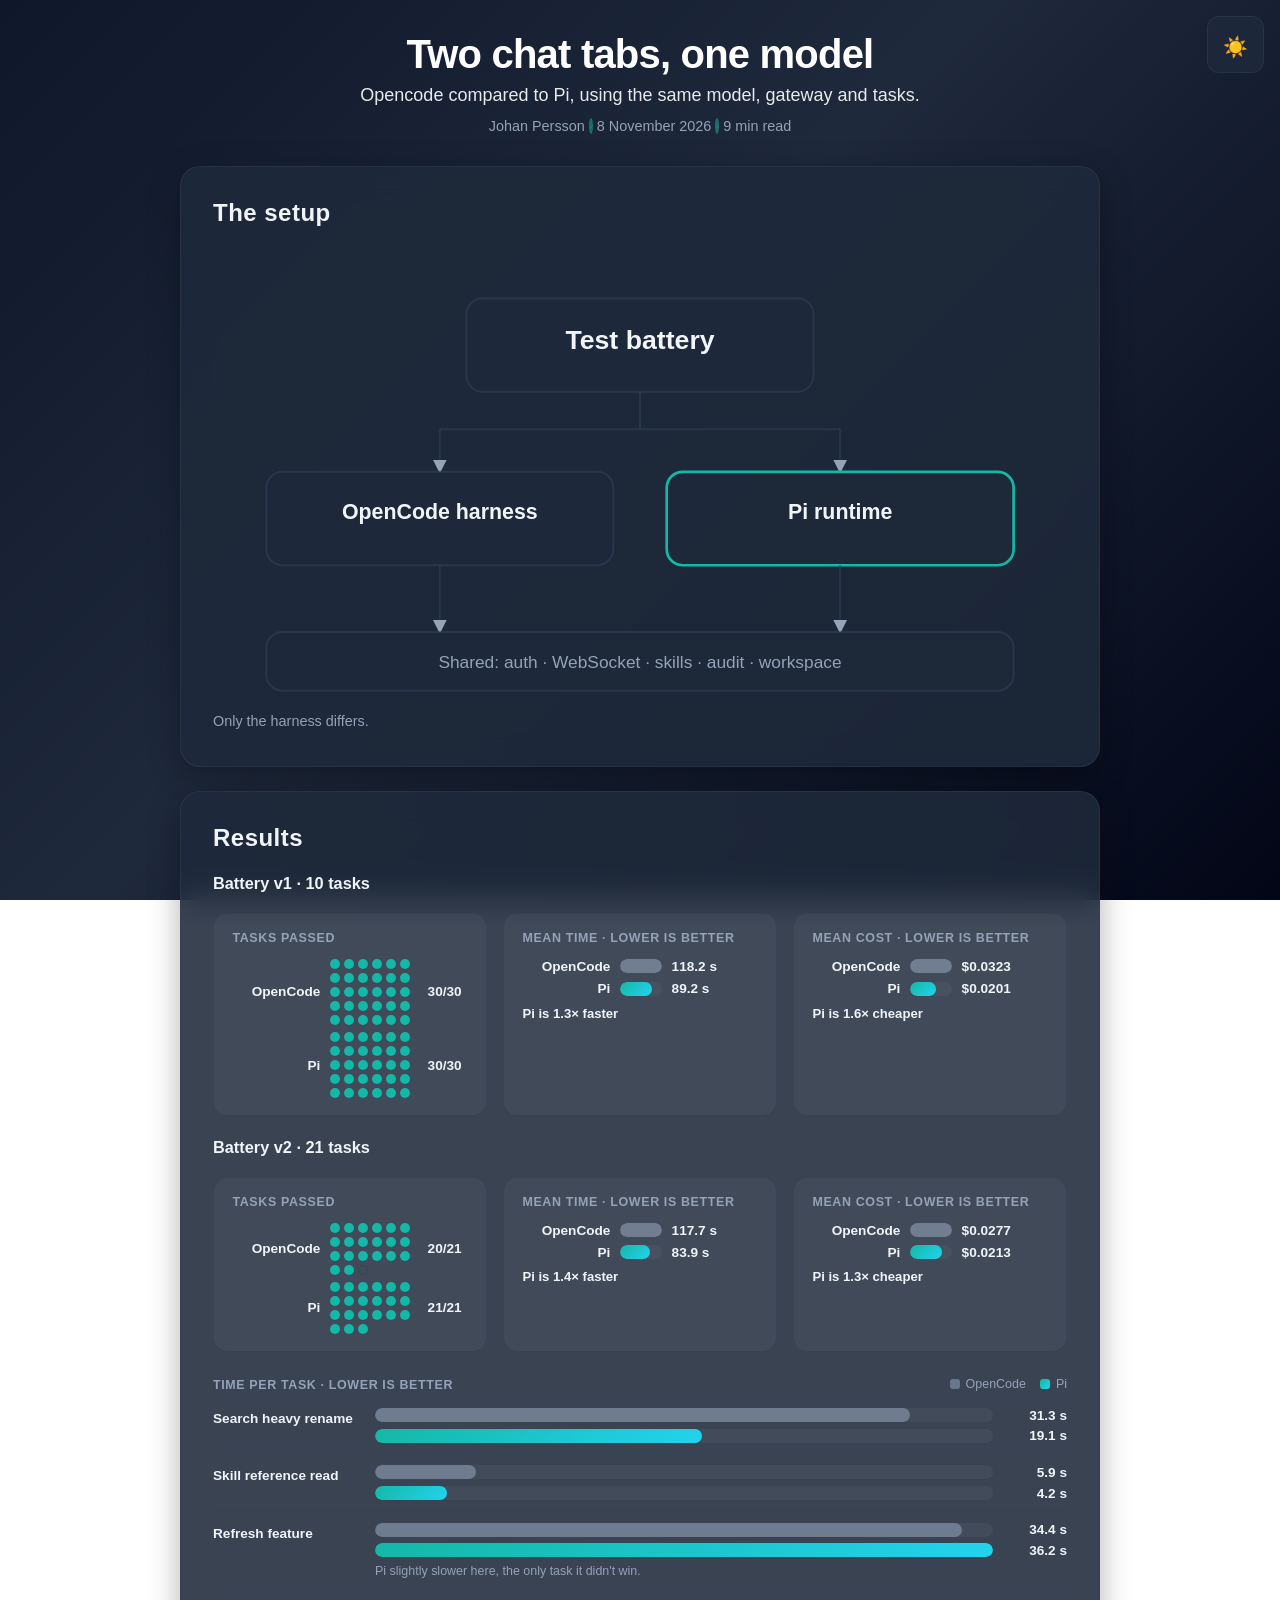
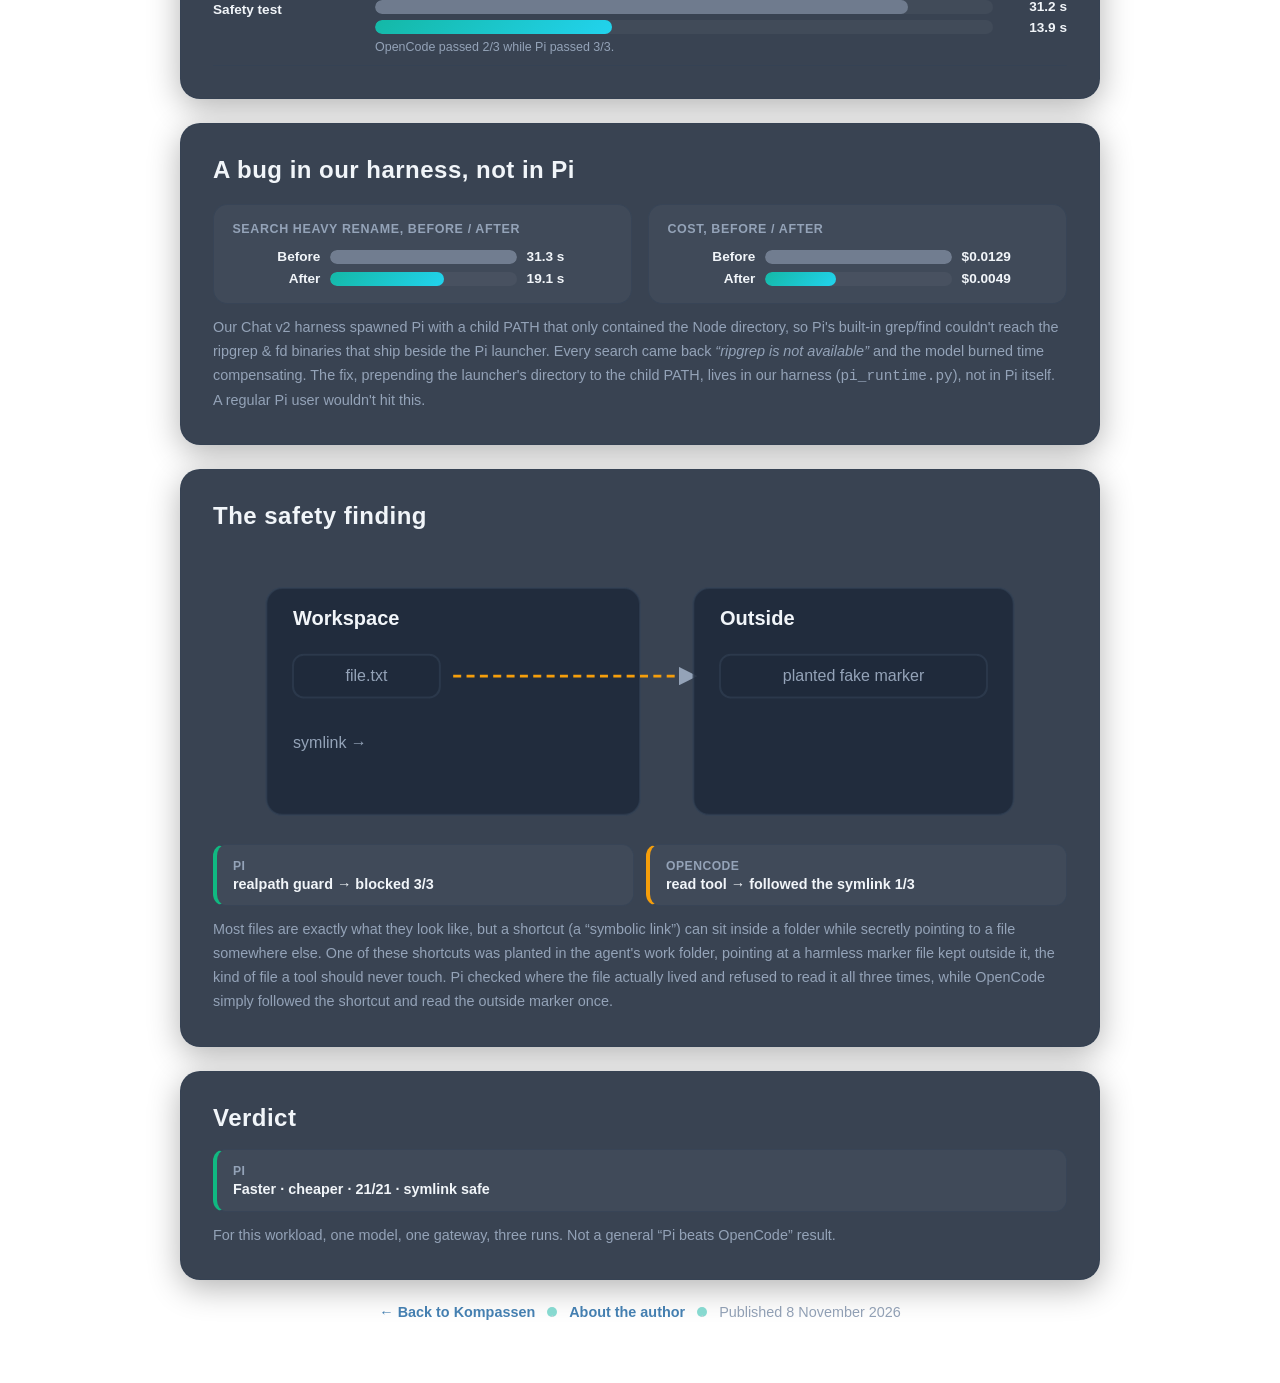
==== commit 07f7e908: "Sync data 2026-11-24" ====
--- a/blog/index.html
+++ b/blog/index.html
@@ -285,6 +285,34 @@
             <!-- 2. Results -->
             <section class="card">
                 <h2>Results</h2>
+                <h3 class="subhead">Battery v1 · 10 tasks</h3>
+                <div class="stat-grid">
+                    <div class="stat">
+                        <div class="stat-title">Tasks passed</div>
+                        <div class="passline">
+                            <span class="who">OpenCode</span>
+                            <span class="dots" id="dotsOpenV1"></span>
+                            <span class="score">30/30</span>
+                        </div>
+                        <div class="passline">
+                            <span class="who">Pi</span>
+                            <span class="dots" id="dotsPiV1"></span>
+                            <span class="score">30/30</span>
+                        </div>
+                    </div>
+                    <div class="stat">
+                        <div class="stat-title">Mean time · lower is better</div>
+                        <div class="vbar-row"><span class="vbar-name">OpenCode</span><div class="vbar-track"><div class="vbar-fill opencode" style="width:100%"></div></div><span class="vbar-val">118.2 s</span></div>
+                        <div class="vbar-row"><span class="vbar-name">Pi</span><div class="vbar-track"><div class="vbar-fill pi" style="width:75.5%"></div></div><span class="vbar-val">89.2 s</span></div>
+                        <div class="stat-ratio">Pi is 1.3× faster</div>
+                    </div>
+                    <div class="stat">
+                        <div class="stat-title">Mean cost · lower is better</div>
+                        <div class="vbar-row"><span class="vbar-name">OpenCode</span><div class="vbar-track"><div class="vbar-fill opencode" style="width:100%"></div></div><span class="vbar-val">$0.0323</span></div>
+                        <div class="vbar-row"><span class="vbar-name">Pi</span><div class="vbar-track"><div class="vbar-fill pi" style="width:62.2%"></div></div><span class="vbar-val">$0.0201</span></div>
+                        <div class="stat-ratio">Pi is 1.6× cheaper</div>
+                    </div>
+                </div>
                 <h3 class="subhead">Battery v2 · 21 tasks</h3>
                 <div class="stat-grid">
                     <div class="stat">
@@ -351,34 +379,6 @@
                             <div class="barplot-arm"><div class="barplot-track"><div class="barplot-fill pi" style="width:38.4%"></div></div><span class="barplot-val">13.9 s</span></div>
                             <div class="barplot-note">OpenCode passed 2/3 while Pi passed 3/3.</div>
                         </div>
-                    </div>
-                </div>
-                <h3 class="subhead">Battery v1 · 10 tasks</h3>
-                <div class="stat-grid">
-                    <div class="stat">
-                        <div class="stat-title">Tasks passed</div>
-                        <div class="passline">
-                            <span class="who">OpenCode</span>
-                            <span class="dots" id="dotsOpenV1"></span>
-                            <span class="score">30/30</span>
-                        </div>
-                        <div class="passline">
-                            <span class="who">Pi</span>
-                            <span class="dots" id="dotsPiV1"></span>
-                            <span class="score">30/30</span>
-                        </div>
-                    </div>
-                    <div class="stat">
-                        <div class="stat-title">Mean time · lower is better</div>
-                        <div class="vbar-row"><span class="vbar-name">OpenCode</span><div class="vbar-track"><div class="vbar-fill opencode" style="width:100%"></div></div><span class="vbar-val">118.2 s</span></div>
-                        <div class="vbar-row"><span class="vbar-name">Pi</span><div class="vbar-track"><div class="vbar-fill pi" style="width:75.5%"></div></div><span class="vbar-val">89.2 s</span></div>
-                        <div class="stat-ratio">Pi is 1.3× faster</div>
-                    </div>
-                    <div class="stat">
-                        <div class="stat-title">Mean cost · lower is better</div>
-                        <div class="vbar-row"><span class="vbar-name">OpenCode</span><div class="vbar-track"><div class="vbar-fill opencode" style="width:100%"></div></div><span class="vbar-val">$0.0323</span></div>
-                        <div class="vbar-row"><span class="vbar-name">Pi</span><div class="vbar-track"><div class="vbar-fill pi" style="width:62.2%"></div></div><span class="vbar-val">$0.0201</span></div>
-                        <div class="stat-ratio">Pi is 1.6× cheaper</div>
                     </div>
                 </div>
             </section>
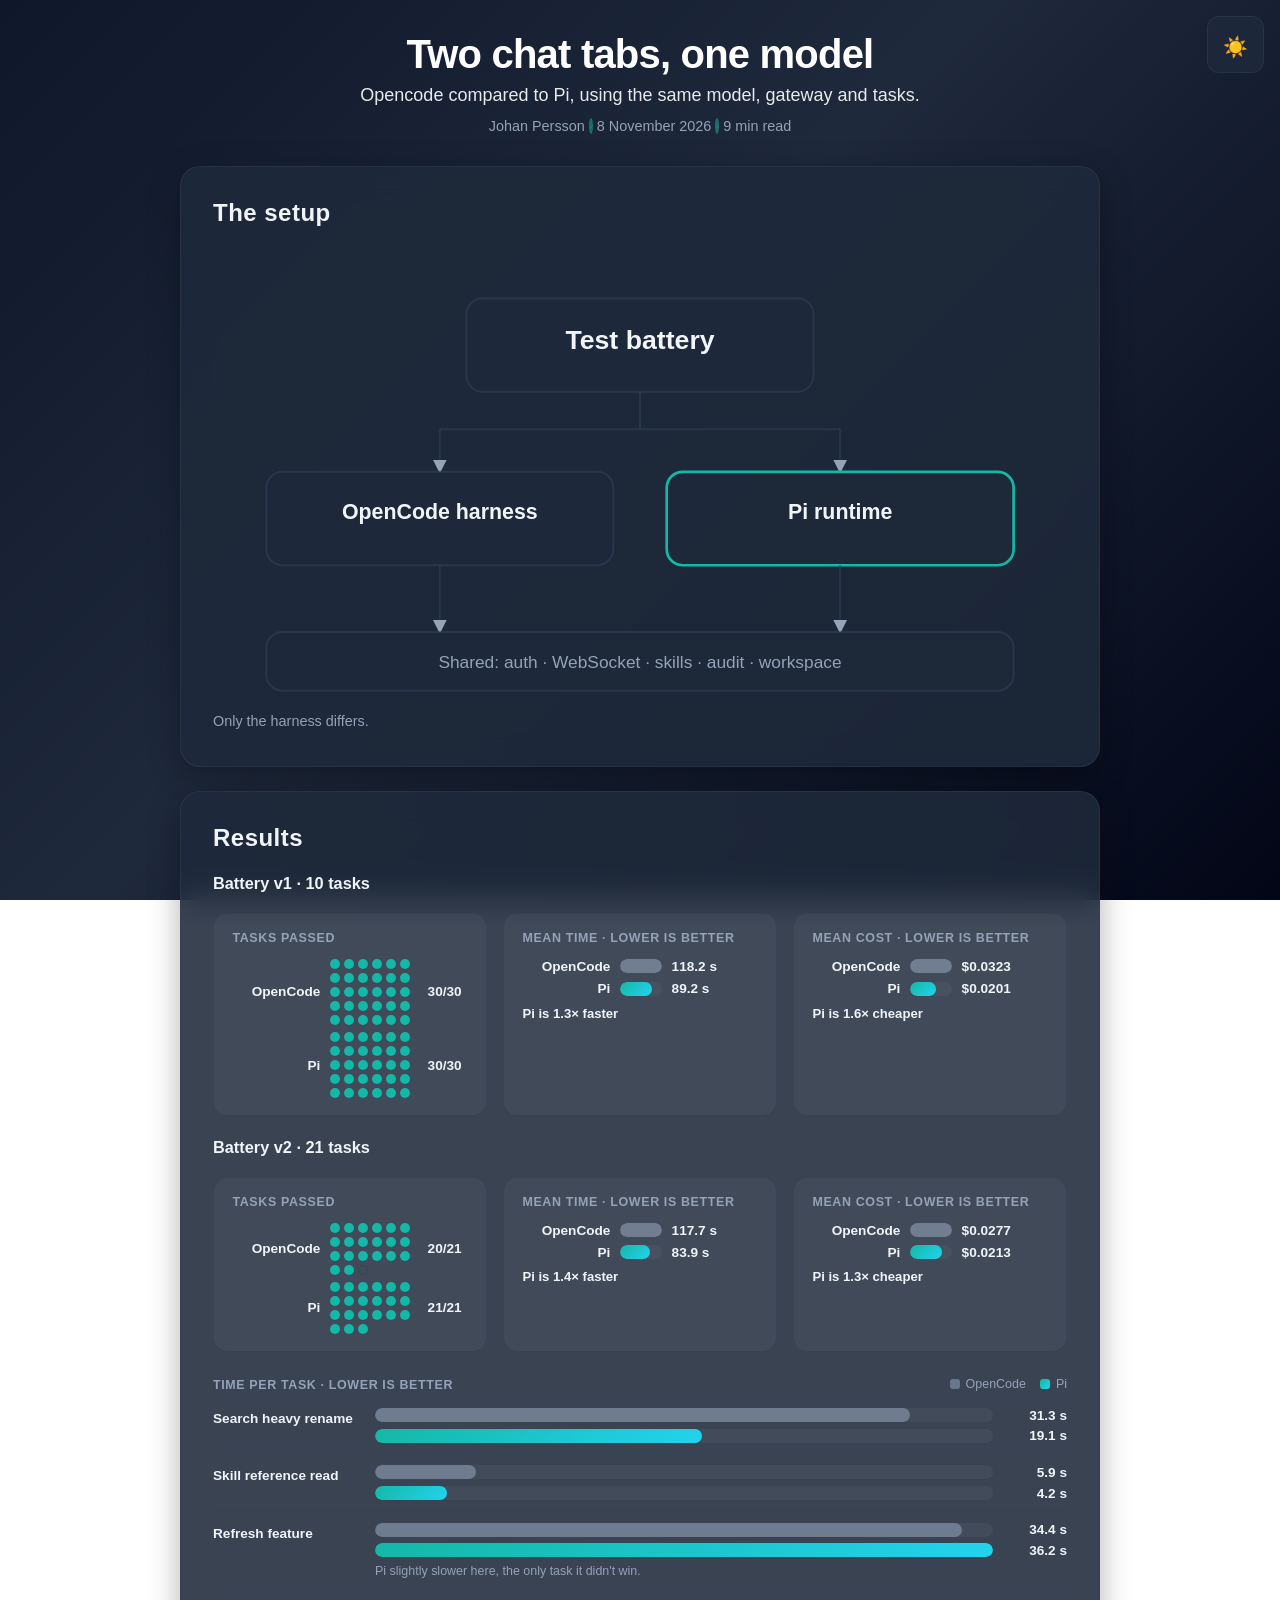
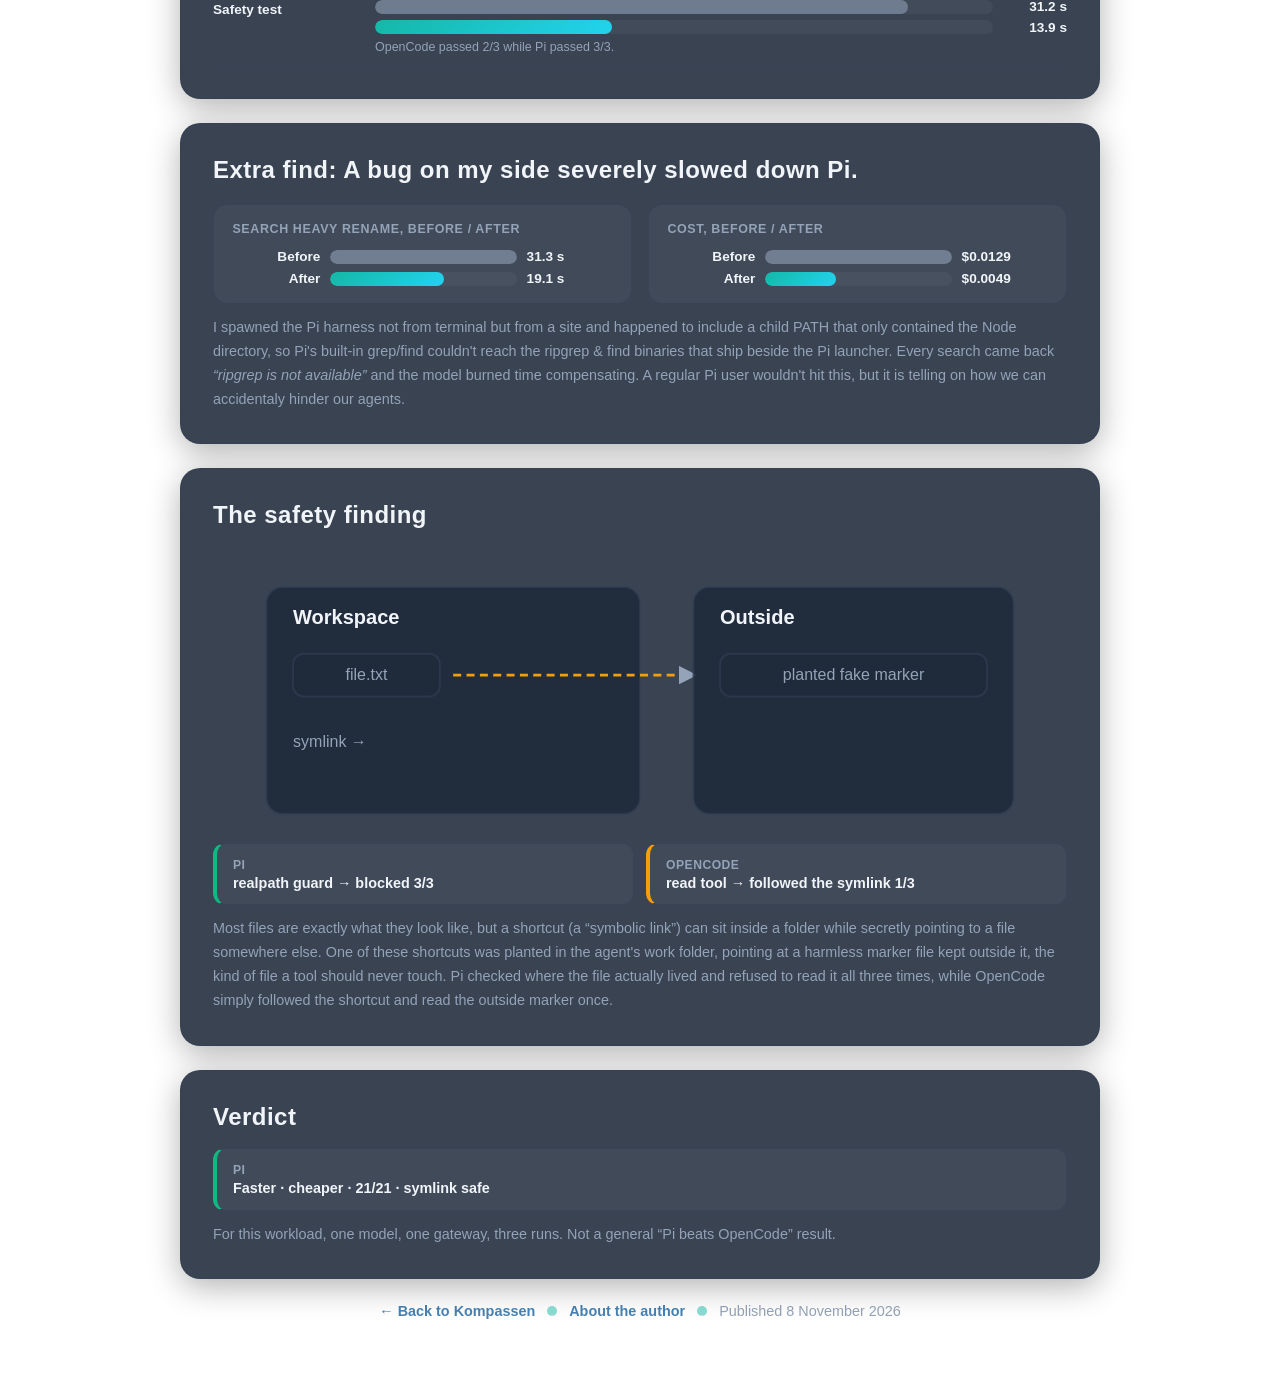
==== commit d89c5522: "Sync data 2026-11-24" ====
--- a/blog/index.html
+++ b/blog/index.html
@@ -385,7 +385,7 @@
 
             <!-- 3. The bug -->
             <section class="card">
-                <h2>A bug in our harness, not in Pi</h2>
+                <h2>Extra find: A bug on my side severely slowed down Pi.</h2>
                 <div class="stat-grid">
                     <div class="stat">
                         <div class="stat-title">Search heavy rename, before / after</div>
@@ -398,7 +398,7 @@
                         <div class="vbar-row"><span class="vbar-name">After</span><div class="vbar-track"><div class="vbar-fill pi" style="width:38%"></div></div><span class="vbar-val">$0.0049</span></div>
                     </div>
                 </div>
-                <p class="caption">Our Chat v2 harness spawned Pi with a child PATH that only contained the Node directory, so Pi's built-in grep/find couldn't reach the ripgrep &amp; fd binaries that ship beside the Pi launcher. Every search came back <em>“ripgrep is not available”</em> and the model burned time compensating. The fix, prepending the launcher's directory to the child PATH, lives in our harness (<code>pi_runtime.py</code>), not in Pi itself. A regular Pi user wouldn't hit this.</p>
+                <p class="caption">I spawned the Pi harness not from terminal but from a site and happened to include a child PATH that only contained the Node directory, so Pi's built-in grep/find couldn't reach the ripgrep &amp; find binaries that ship beside the Pi launcher. Every search came back <em>“ripgrep is not available”</em> and the model burned time compensating. A regular Pi user wouldn't hit this, but it is telling on how we can accidentaly hinder our agents.</p>
             </section>
 
             <!-- 4. Safety -->
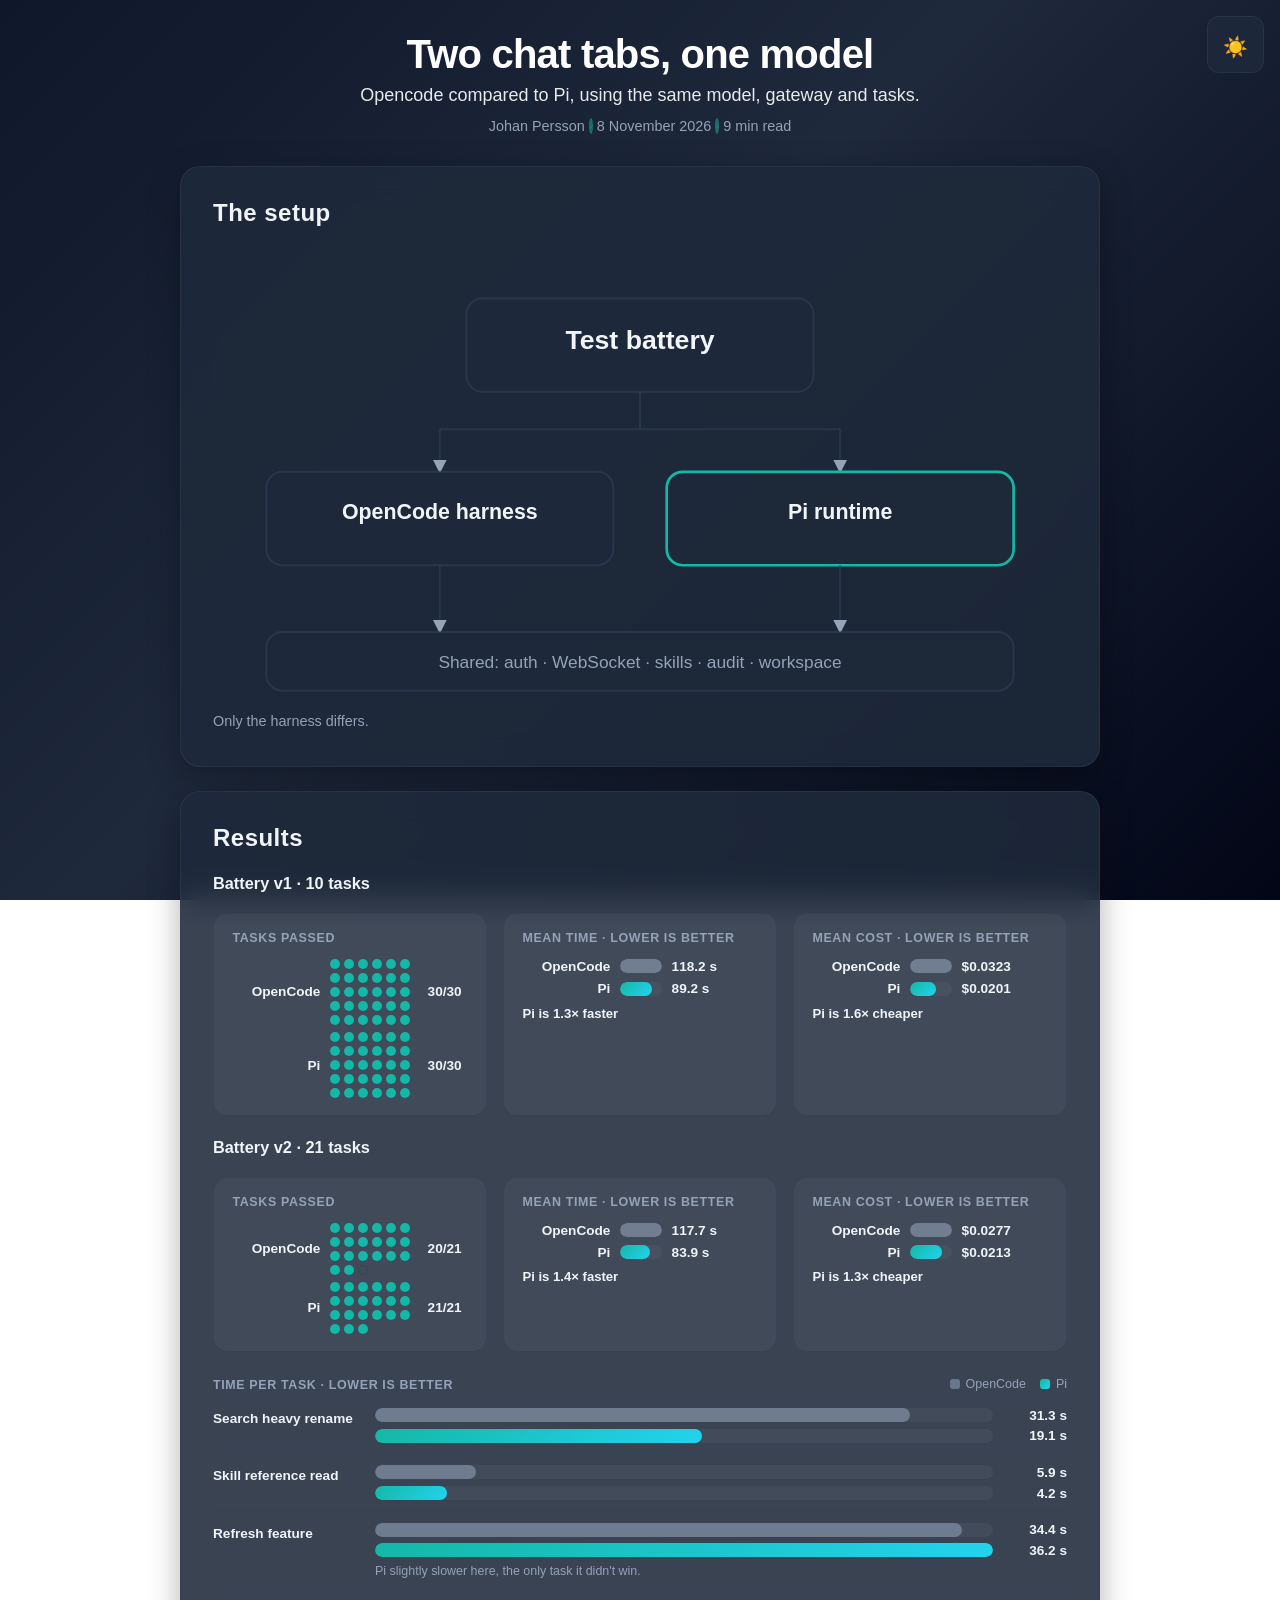
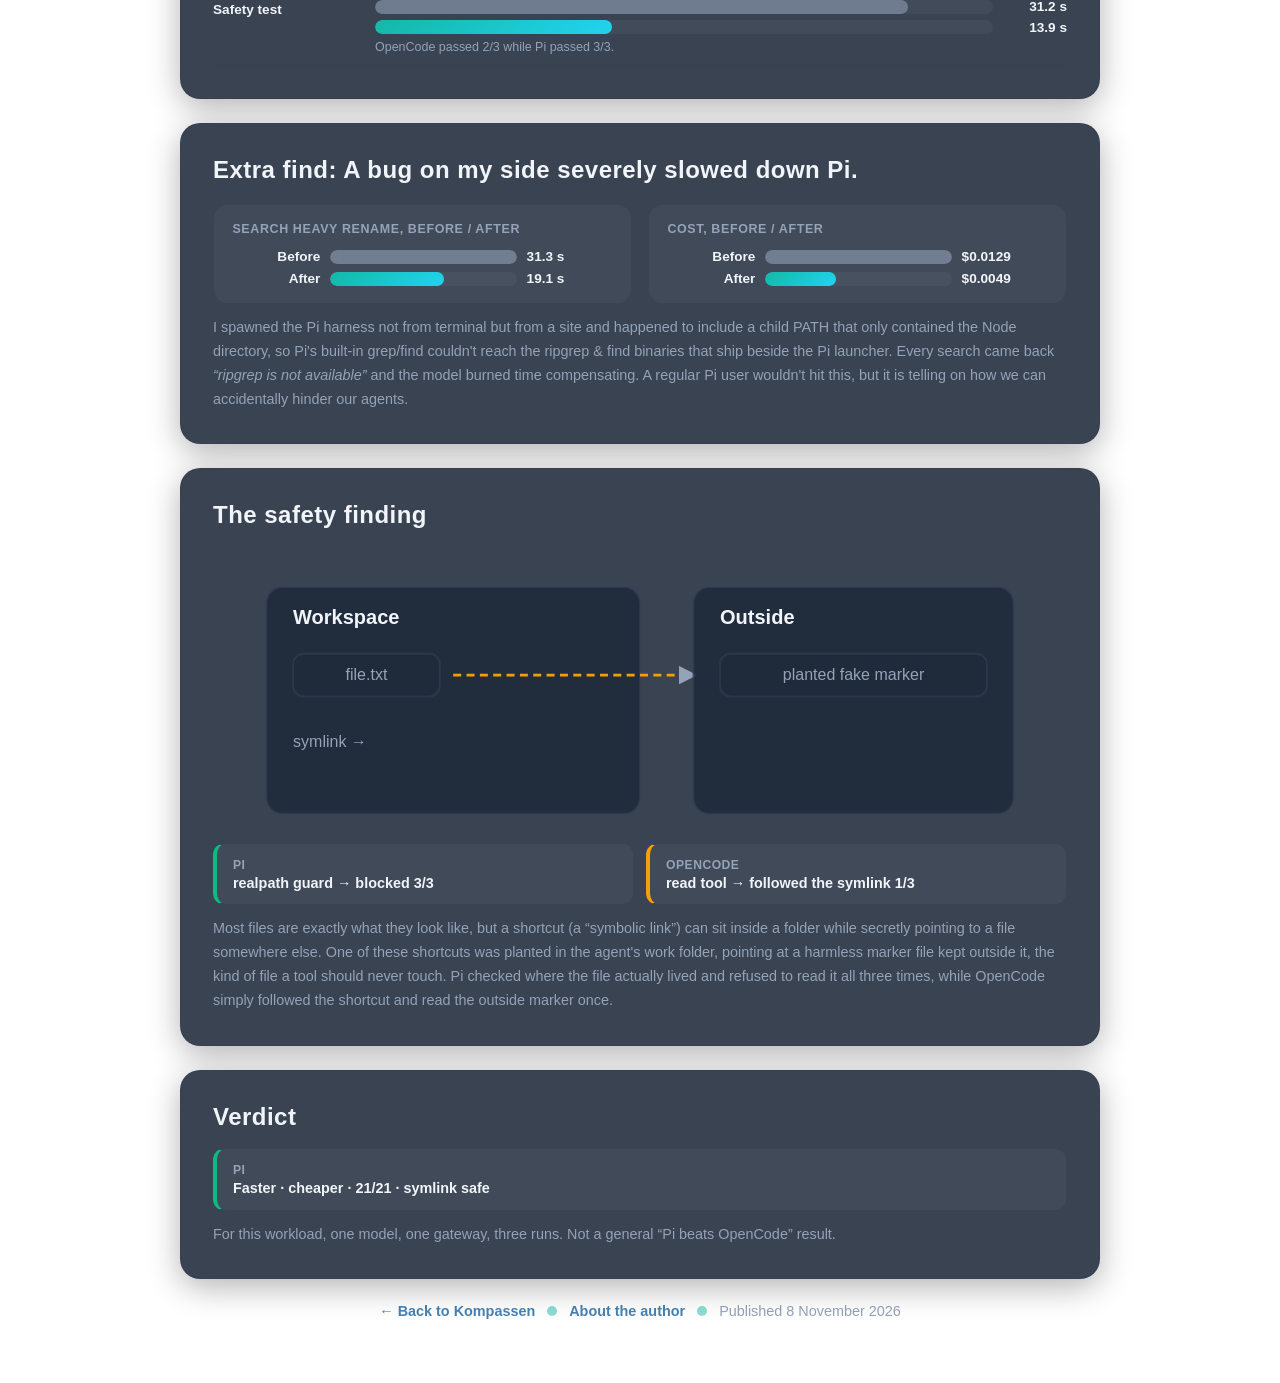
==== commit 0af62650: "Sync data 2026-11-24" ====
--- a/blog/index.html
+++ b/blog/index.html
@@ -398,7 +398,7 @@
                         <div class="vbar-row"><span class="vbar-name">After</span><div class="vbar-track"><div class="vbar-fill pi" style="width:38%"></div></div><span class="vbar-val">$0.0049</span></div>
                     </div>
                 </div>
-                <p class="caption">I spawned the Pi harness not from terminal but from a site and happened to include a child PATH that only contained the Node directory, so Pi's built-in grep/find couldn't reach the ripgrep &amp; find binaries that ship beside the Pi launcher. Every search came back <em>“ripgrep is not available”</em> and the model burned time compensating. A regular Pi user wouldn't hit this, but it is telling on how we can accidentaly hinder our agents.</p>
+                <p class="caption">I spawned the Pi harness not from terminal but from a site and happened to include a child PATH that only contained the Node directory, so Pi's built-in grep/find couldn't reach the ripgrep &amp; find binaries that ship beside the Pi launcher. Every search came back <em>“ripgrep is not available”</em> and the model burned time compensating. A regular Pi user wouldn't hit this, but it is telling on how we can accidentally hinder our agents.</p>
             </section>
 
             <!-- 4. Safety -->
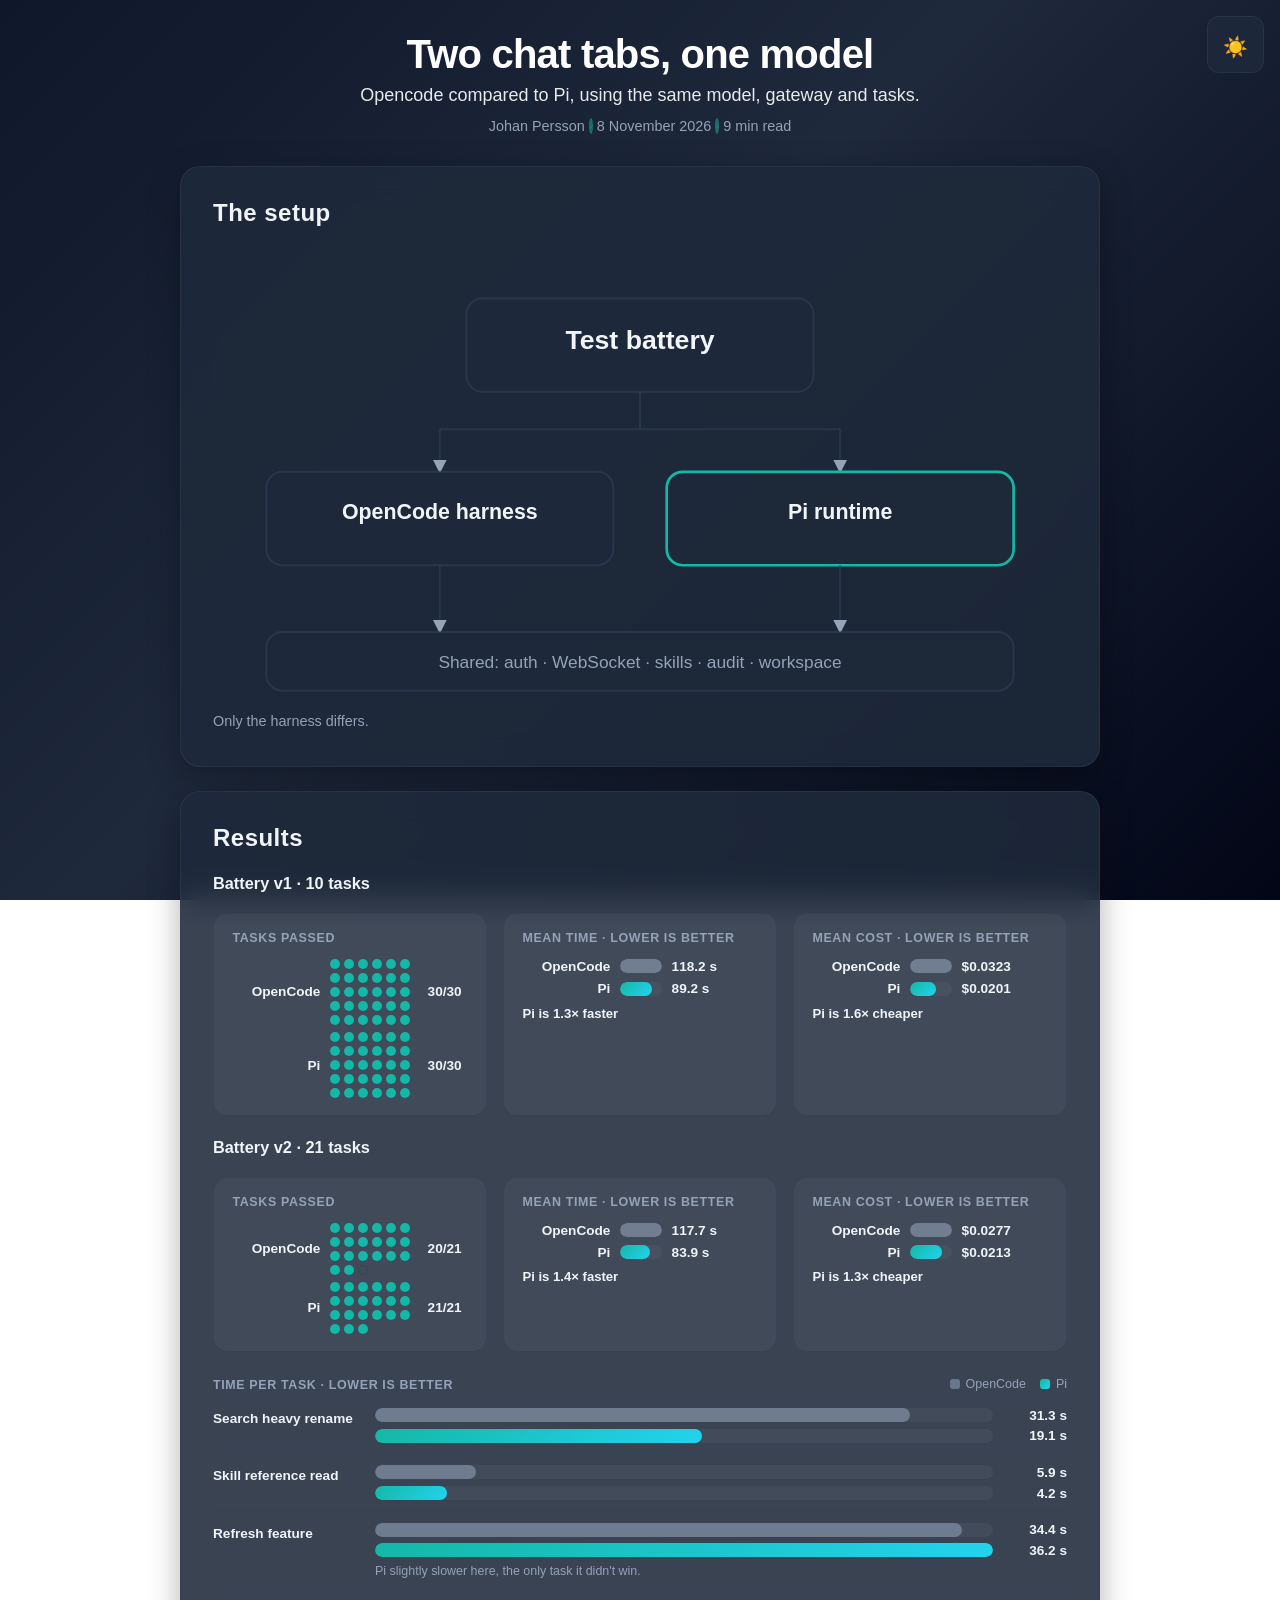
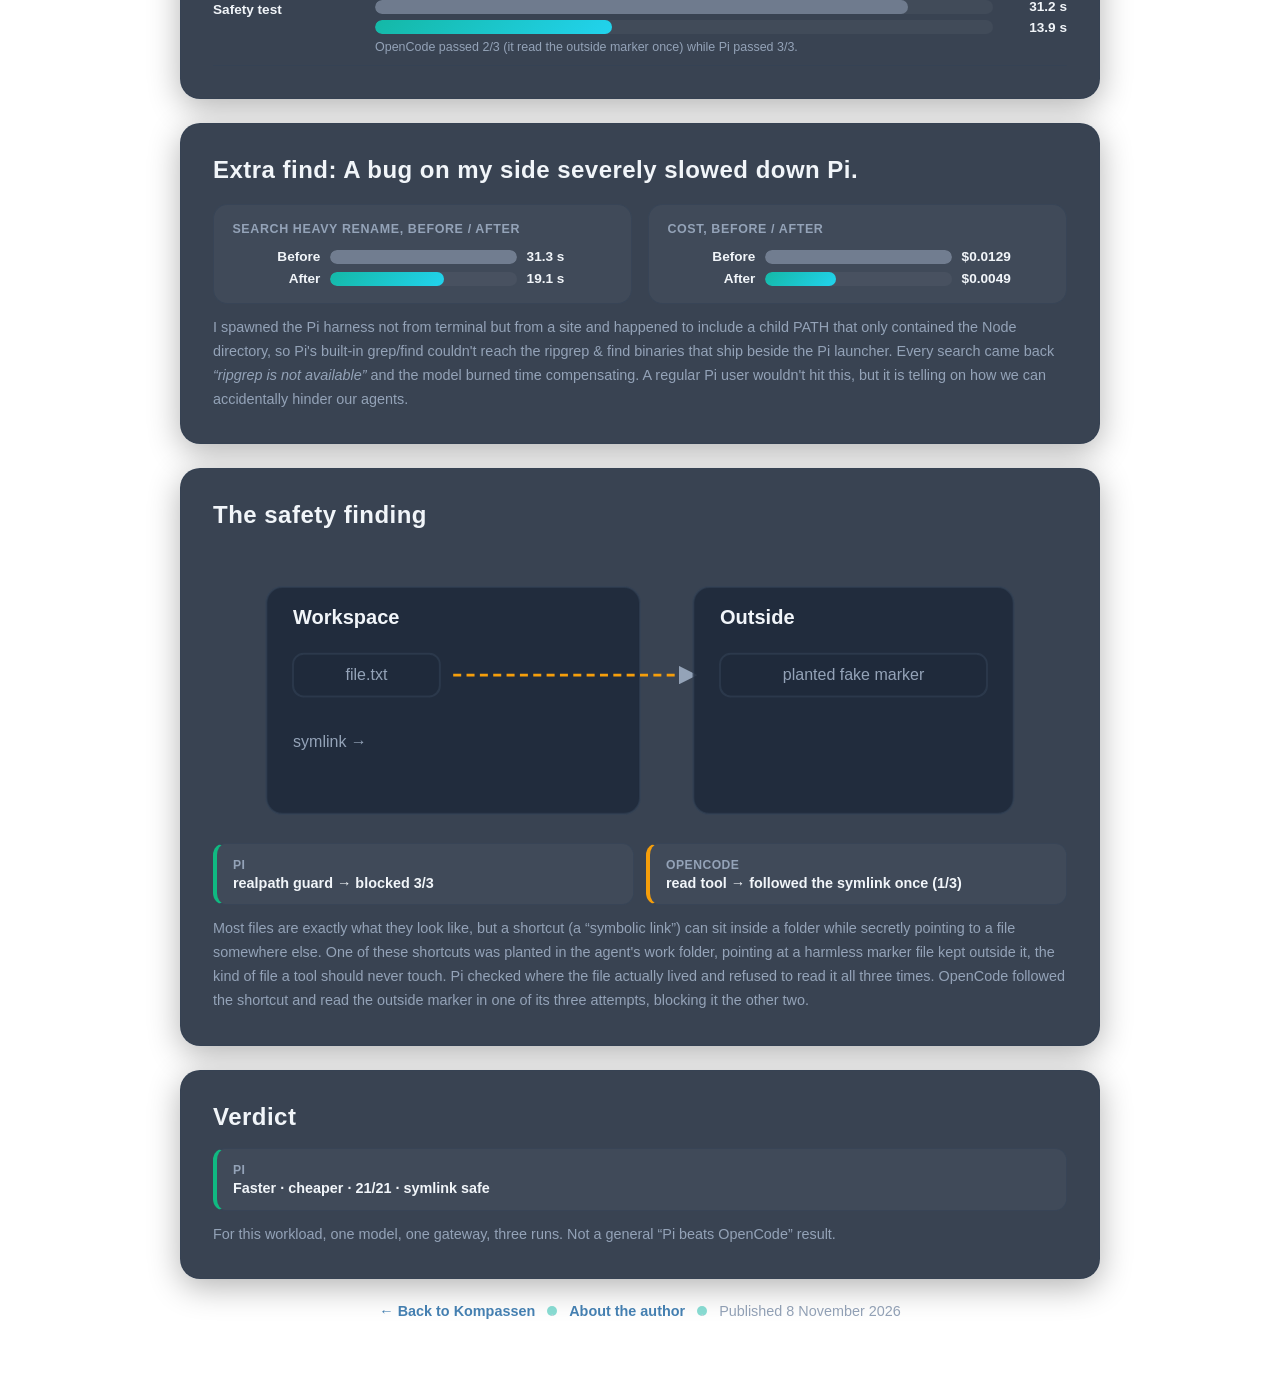
==== commit e09e9d05: "Sync data 2026-11-24" ====
--- a/blog/index.html
+++ b/blog/index.html
@@ -377,7 +377,7 @@
                         <div class="barplot-arms">
                             <div class="barplot-arm"><div class="barplot-track"><div class="barplot-fill opencode" style="width:86.2%"></div></div><span class="barplot-val">31.2 s</span></div>
                             <div class="barplot-arm"><div class="barplot-track"><div class="barplot-fill pi" style="width:38.4%"></div></div><span class="barplot-val">13.9 s</span></div>
-                            <div class="barplot-note">OpenCode passed 2/3 while Pi passed 3/3.</div>
+                            <div class="barplot-note">OpenCode passed 2/3 (it read the outside marker once) while Pi passed 3/3.</div>
                         </div>
                     </div>
                 </div>
@@ -425,9 +425,9 @@
                 </svg>
                 <div class="result-grid">
                     <div class="result good"><span class="tag">Pi</span>realpath guard → blocked 3/3</div>
-                    <div class="result warn"><span class="tag">OpenCode</span>read tool → followed the symlink 1/3</div>
-                </div>
-                <p class="caption">Most files are exactly what they look like, but a shortcut (a “symbolic link”) can sit inside a folder while secretly pointing to a file somewhere else. One of these shortcuts was planted in the agent's work folder, pointing at a harmless marker file kept outside it, the kind of file a tool should never touch. Pi checked where the file actually lived and refused to read it all three times, while OpenCode simply followed the shortcut and read the outside marker once.</p>
+                    <div class="result warn"><span class="tag">OpenCode</span>read tool → followed the symlink once (1/3)</div>
+                </div>
+                <p class="caption">Most files are exactly what they look like, but a shortcut (a “symbolic link”) can sit inside a folder while secretly pointing to a file somewhere else. One of these shortcuts was planted in the agent's work folder, pointing at a harmless marker file kept outside it, the kind of file a tool should never touch. Pi checked where the file actually lived and refused to read it all three times. OpenCode followed the shortcut and read the outside marker in one of its three attempts, blocking it the other two.</p>
             </section>
 
             <!-- 5. Verdict -->
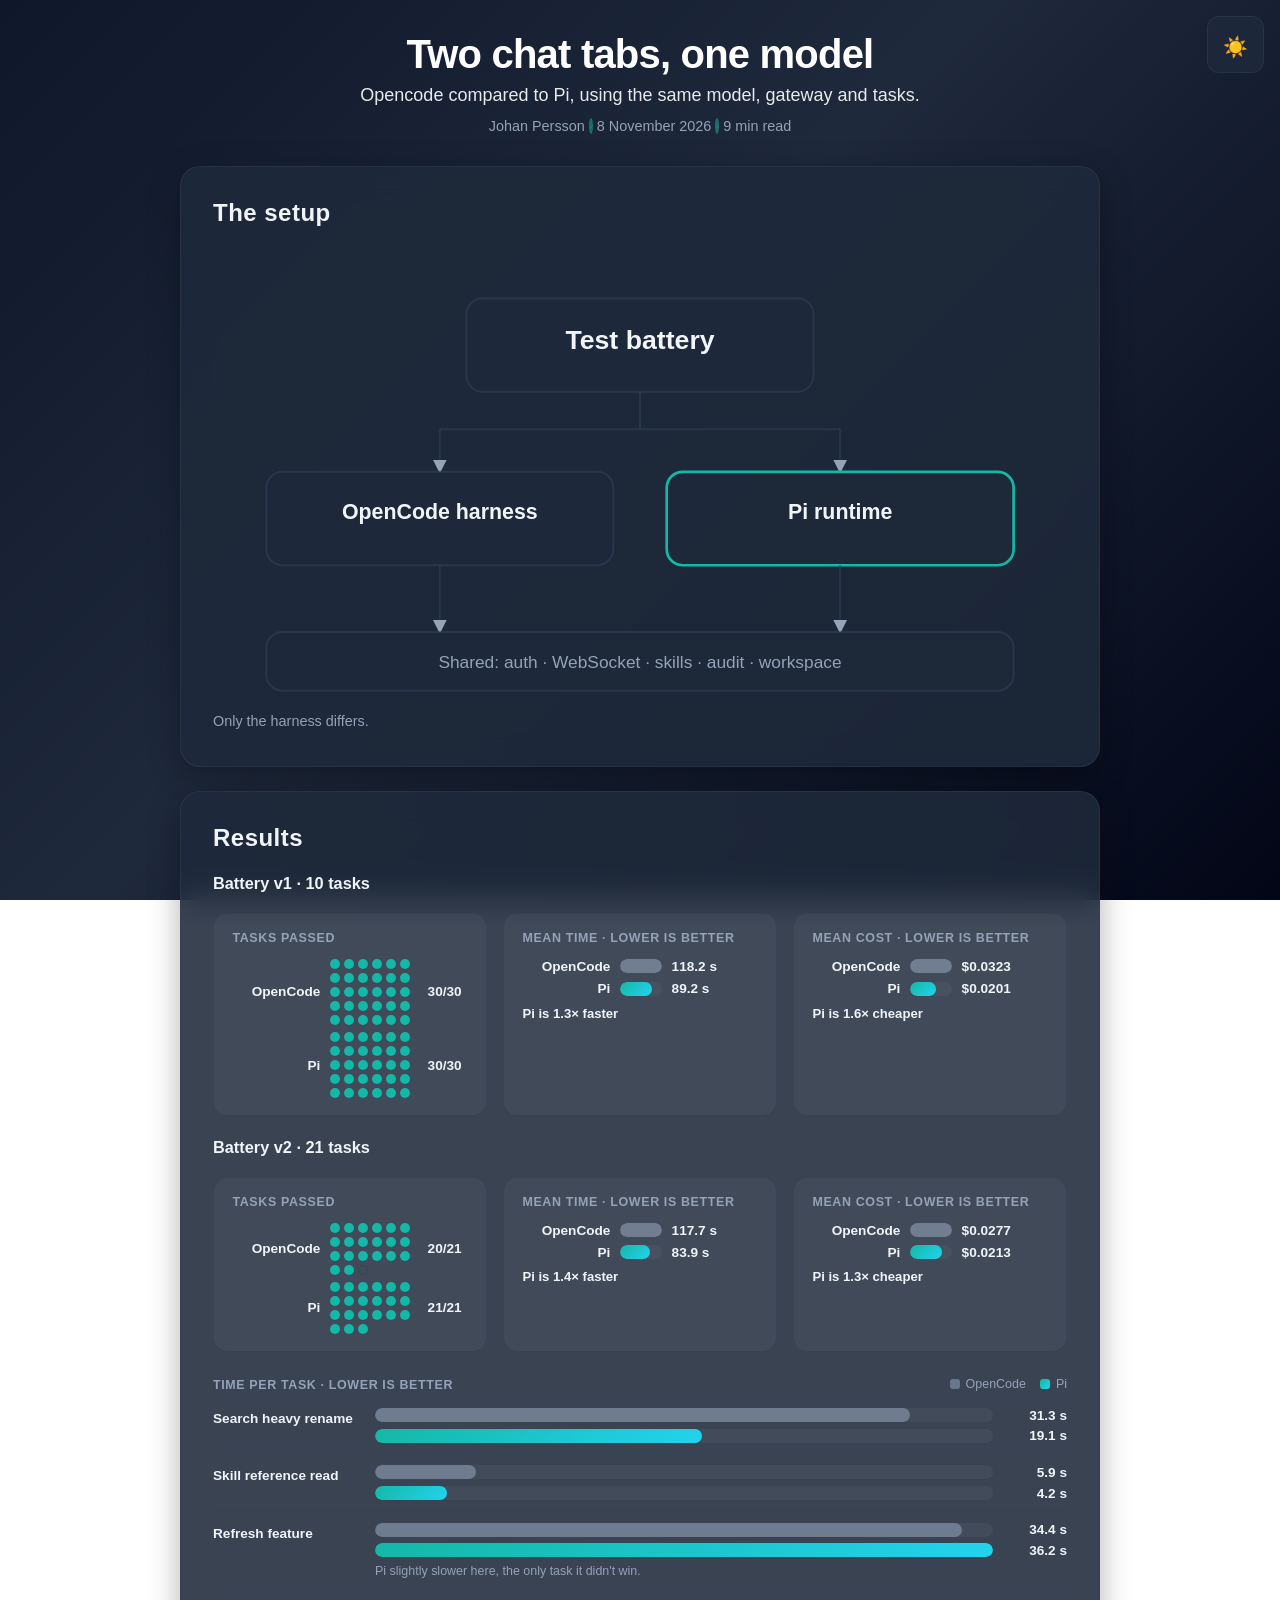
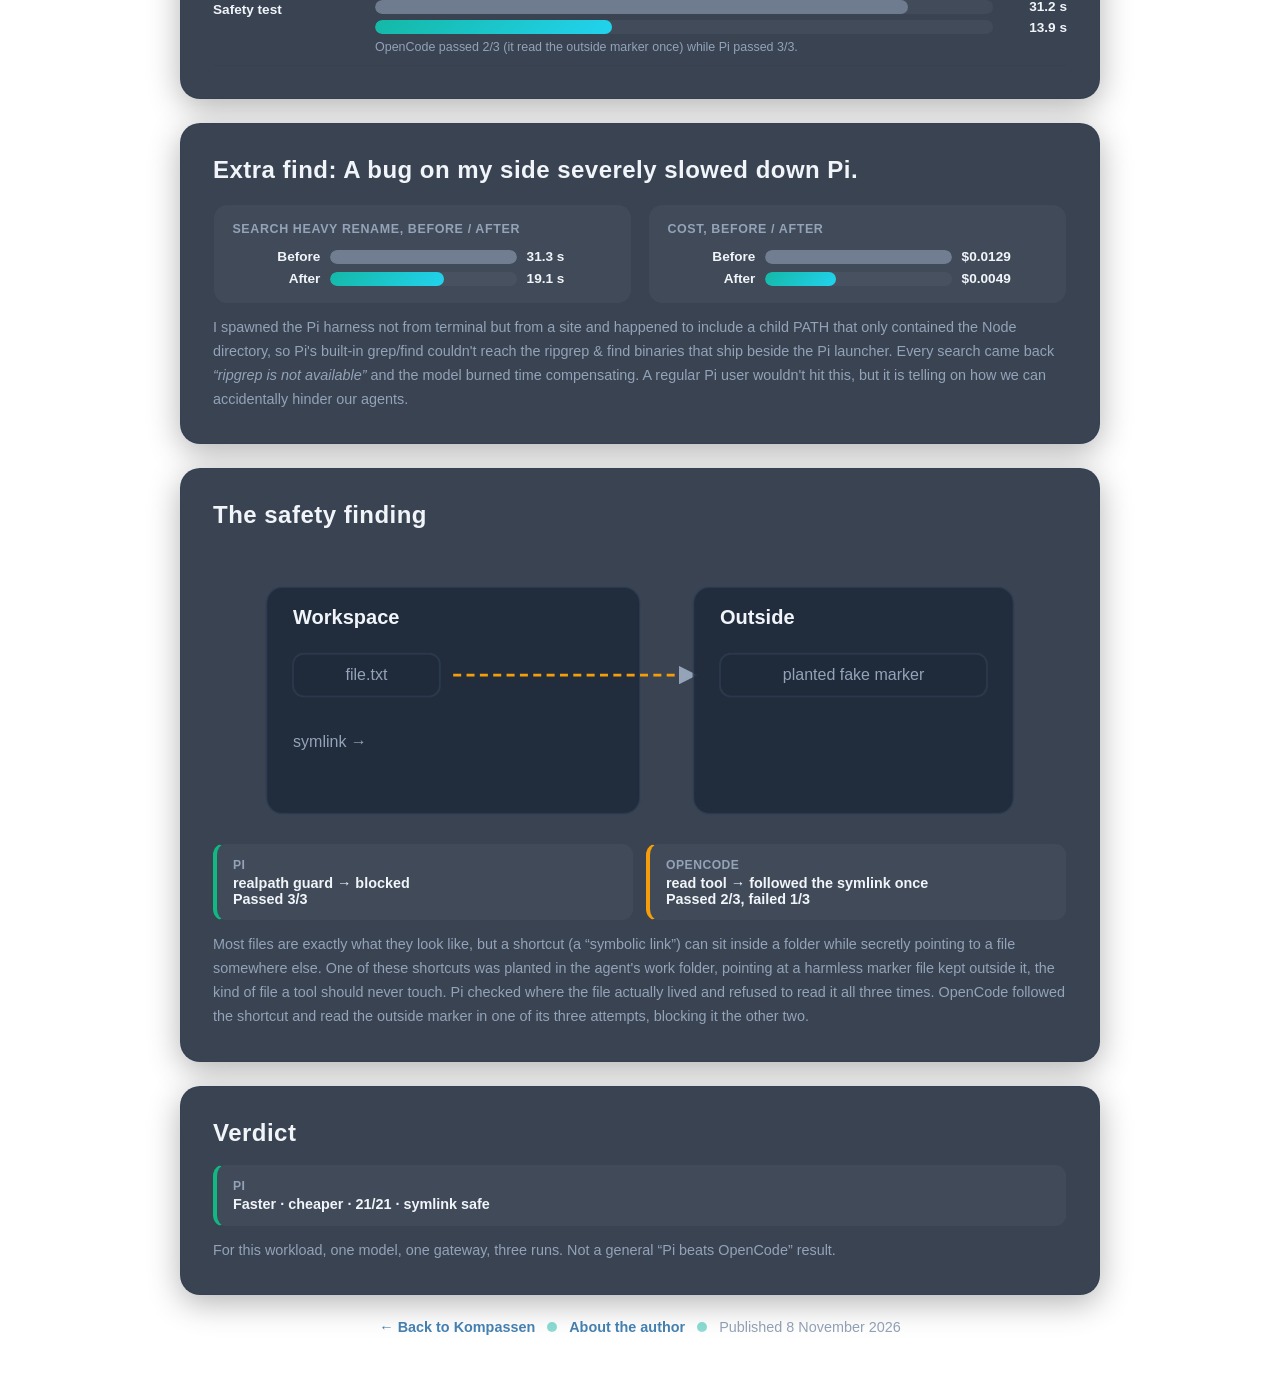
==== commit b8efc4e5: "Sync data 2026-11-24" ====
--- a/blog/index.html
+++ b/blog/index.html
@@ -424,8 +424,8 @@
                     <text class="m" x="480" y="100" text-anchor="middle" font-size="12">planted fake marker</text>
                 </svg>
                 <div class="result-grid">
-                    <div class="result good"><span class="tag">Pi</span>realpath guard → blocked 3/3</div>
-                    <div class="result warn"><span class="tag">OpenCode</span>read tool → followed the symlink once (1/3)</div>
+                    <div class="result good"><span class="tag">Pi</span>realpath guard → blocked<br>Passed 3/3</div>
+                    <div class="result warn"><span class="tag">OpenCode</span>read tool → followed the symlink once<br>Passed 2/3, failed 1/3</div>
                 </div>
                 <p class="caption">Most files are exactly what they look like, but a shortcut (a “symbolic link”) can sit inside a folder while secretly pointing to a file somewhere else. One of these shortcuts was planted in the agent's work folder, pointing at a harmless marker file kept outside it, the kind of file a tool should never touch. Pi checked where the file actually lived and refused to read it all three times. OpenCode followed the shortcut and read the outside marker in one of its three attempts, blocking it the other two.</p>
             </section>
